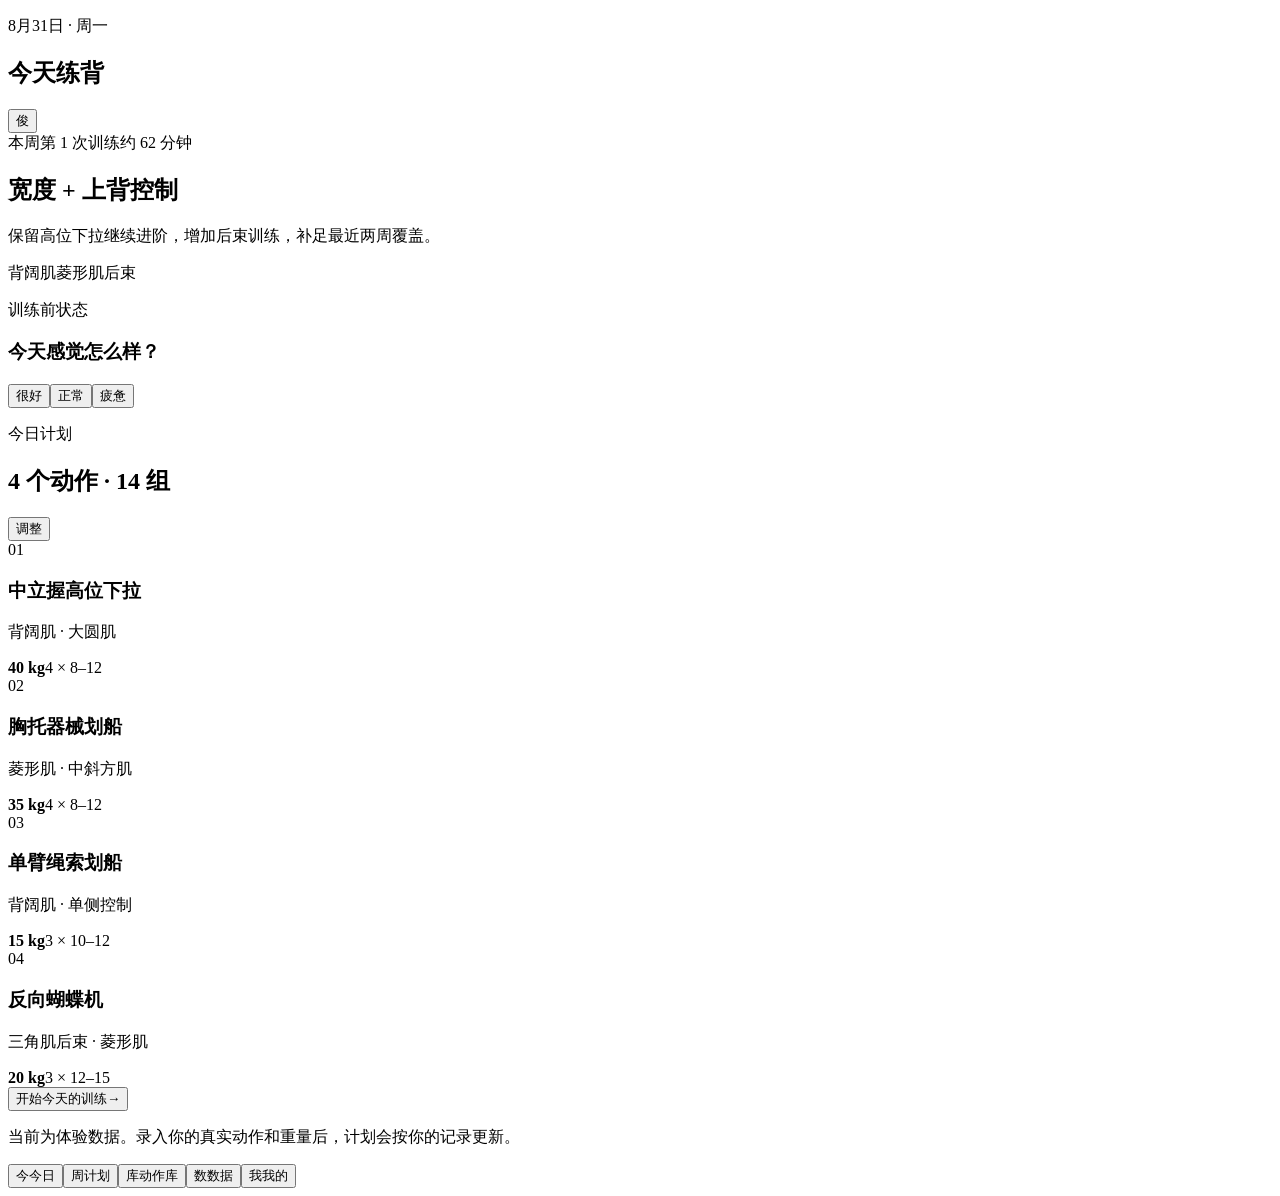
==== index.html @ a54379da "Add files via upload" ====
<!DOCTYPE html><html lang="zh-CN"><head><meta charSet="utf-8"/><meta name="viewport" content="width=device-width, initial-scale=1"/><link rel="stylesheet" href="/_next/static/chunks/0cid9d4u1y0m4.css" data-precedence="next"/><link rel="preload" as="script" fetchPriority="low" href="/_next/static/chunks/17j.-vgt1s4k~.js"/><script src="/_next/static/chunks/12zh6p.crtg10.js" async=""></script><script src="/_next/static/chunks/0lmq5h3l.1c9l.js" async=""></script><script src="/_next/static/chunks/turbopack-13dyub5~cyhcn.js" async=""></script><script src="/_next/static/chunks/0eog50~01kpo8.js" async=""></script><script src="/_next/static/chunks/17f2ht9wo-phb.js" async=""></script><script src="/_next/static/chunks/066qd68ou.cd1.js" async=""></script><title>循练 · 你的训练教练</title><meta name="description" content="根据个人动作库、训练记录和肌群覆盖，安排每周训练计划。"/><script src="/_next/static/chunks/03~yq9q893hmn.js" noModule=""></script></head><body><div hidden=""><!--$--><!--/$--></div><main class="app-shell"><section class="phone-frame"><header class="topbar"><div><p class="eyebrow">8月31日 · 周一</p><h1>今天练背</h1></div><button class="avatar" aria-label="个人头像">俊</button></header><div class="content"><section class="hero-card"><div class="hero-topline"><span class="status-dot"></span><span>本周第 1 次训练</span><span class="duration">约 62 分钟</span></div><h2>宽度 + 上背控制</h2><p>保留高位下拉继续进阶，增加后束训练，补足最近两周覆盖。</p><div class="muscle-chips"><span>背阔肌</span><span>菱形肌</span><span>后束</span></div></section><section class="checkin-card"><div><p class="eyebrow">训练前状态</p><h3>今天感觉怎么样？</h3></div><div class="segmented"><button class="">很好</button><button class="selected">正常</button><button class="">疲惫</button></div></section><div class="section-row"><div><p class="eyebrow">今日计划</p><h2>4 个动作 · 14 组</h2></div><button class="text-button">调整</button></div><div class="exercise-list"><article class="exercise-card"><div class="order-badge blue">01</div><div class="exercise-copy"><h3>中立握高位下拉</h3><p>背阔肌 · 大圆肌</p></div><div class="exercise-dose"><strong>40<!-- --> kg</strong><span>4 × 8–12</span></div></article><article class="exercise-card"><div class="order-badge orange">02</div><div class="exercise-copy"><h3>胸托器械划船</h3><p>菱形肌 · 中斜方肌</p></div><div class="exercise-dose"><strong>35<!-- --> kg</strong><span>4 × 8–12</span></div></article><article class="exercise-card"><div class="order-badge teal">03</div><div class="exercise-copy"><h3>单臂绳索划船</h3><p>背阔肌 · 单侧控制</p></div><div class="exercise-dose"><strong>15<!-- --> kg</strong><span>3 × 10–12</span></div></article><article class="exercise-card"><div class="order-badge violet">04</div><div class="exercise-copy"><h3>反向蝴蝶机</h3><p>三角肌后束 · 菱形肌</p></div><div class="exercise-dose"><strong>20<!-- --> kg</strong><span>3 × 12–15</span></div></article></div><button class="primary-button"><span>开始今天的训练</span><span aria-hidden="true">→</span></button><p class="helper-text">当前为体验数据。录入你的真实动作和重量后，计划会按你的记录更新。</p></div><nav class="bottom-nav" aria-label="主导航"><button class="active"><span class="nav-icon">今</span><span>今日</span></button><button class=""><span class="nav-icon">周</span><span>计划</span></button><button class=""><span class="nav-icon">库</span><span>动作库</span></button><button class=""><span class="nav-icon">数</span><span>数据</span></button><button class=""><span class="nav-icon">我</span><span>我的</span></button></nav></section></main><!--$--><!--/$--><script src="/_next/static/chunks/17j.-vgt1s4k~.js" id="_R_" async=""></script><script>(self.__next_f=self.__next_f||[]).push([0])</script><script>self.__next_f.push([1,"1:\"$Sreact.fragment\"\n2:I[39011,[\"/_next/static/chunks/0eog50~01kpo8.js\",\"/_next/static/chunks/17f2ht9wo-phb.js\"],\"default\"]\n3:I[37771,[\"/_next/static/chunks/0eog50~01kpo8.js\",\"/_next/static/chunks/17f2ht9wo-phb.js\"],\"default\"]\n4:I[10227,[\"/_next/static/chunks/0eog50~01kpo8.js\",\"/_next/static/chunks/17f2ht9wo-phb.js\"],\"ClientPageRoot\"]\n5:I[31713,[\"/_next/static/chunks/0eog50~01kpo8.js\",\"/_next/static/chunks/17f2ht9wo-phb.js\",\"/_next/static/chunks/066qd68ou.cd1.js\"],\"default\"]\n8:I[6391,[\"/_next/static/chunks/0eog50~01kpo8.js\",\"/_next/static/chunks/17f2ht9wo-phb.js\"],\"OutletBoundary\"]\n9:\"$Sreact.suspense\"\nb:I[6391,[\"/_next/static/chunks/0eog50~01kpo8.js\",\"/_next/static/chunks/17f2ht9wo-phb.js\"],\"ViewportBoundary\"]\nd:I[6391,[\"/_next/static/chunks/0eog50~01kpo8.js\",\"/_next/static/chunks/17f2ht9wo-phb.js\"],\"MetadataBoundary\"]\nf:I[65857,[\"/_next/static/chunks/0eog50~01kpo8.js\",\"/_next/static/chunks/17f2ht9wo-phb.js\"],\"default\",1]\n:HL[\"/_next/static/chunks/0cid9d4u1y0m4.css\",\"style\"]\n"])</script><script>self.__next_f.push([1,"0:{\"P\":null,\"c\":[\"\",\"\"],\"q\":\"\",\"i\":false,\"f\":[[[\"\",{\"children\":[\"__PAGE__\",{}]},\"$undefined\",\"$undefined\",16],[[\"$\",\"$1\",\"c\",{\"children\":[[[\"$\",\"link\",\"0\",{\"rel\":\"stylesheet\",\"href\":\"/_next/static/chunks/0cid9d4u1y0m4.css\",\"precedence\":\"next\",\"crossOrigin\":\"$undefined\",\"nonce\":\"$undefined\"}],[\"$\",\"script\",\"script-0\",{\"src\":\"/_next/static/chunks/0eog50~01kpo8.js\",\"async\":true,\"nonce\":\"$undefined\"}],[\"$\",\"script\",\"script-1\",{\"src\":\"/_next/static/chunks/17f2ht9wo-phb.js\",\"async\":true,\"nonce\":\"$undefined\"}]],[\"$\",\"html\",null,{\"lang\":\"zh-CN\",\"children\":[\"$\",\"body\",null,{\"children\":[\"$\",\"$L2\",null,{\"parallelRouterKey\":\"children\",\"error\":\"$undefined\",\"errorStyles\":\"$undefined\",\"errorScripts\":\"$undefined\",\"template\":[\"$\",\"$L3\",null,{}],\"templateStyles\":\"$undefined\",\"templateScripts\":\"$undefined\",\"notFound\":[[[\"$\",\"title\",null,{\"children\":\"404: This page could not be found.\"}],[\"$\",\"div\",null,{\"style\":{\"fontFamily\":\"system-ui,\\\"Segoe UI\\\",Roboto,Helvetica,Arial,sans-serif,\\\"Apple Color Emoji\\\",\\\"Segoe UI Emoji\\\"\",\"height\":\"100vh\",\"textAlign\":\"center\",\"display\":\"flex\",\"flexDirection\":\"column\",\"alignItems\":\"center\",\"justifyContent\":\"center\"},\"children\":[\"$\",\"div\",null,{\"children\":[[\"$\",\"style\",null,{\"dangerouslySetInnerHTML\":{\"__html\":\"body{color:#000;background:#fff;margin:0}.next-error-h1{border-right:1px solid rgba(0,0,0,.3)}@media (prefers-color-scheme:dark){body{color:#fff;background:#000}.next-error-h1{border-right:1px solid rgba(255,255,255,.3)}}\"}}],[\"$\",\"h1\",null,{\"className\":\"next-error-h1\",\"style\":{\"display\":\"inline-block\",\"margin\":\"0 20px 0 0\",\"padding\":\"0 23px 0 0\",\"fontSize\":24,\"fontWeight\":500,\"verticalAlign\":\"top\",\"lineHeight\":\"49px\"},\"children\":404}],[\"$\",\"div\",null,{\"style\":{\"display\":\"inline-block\"},\"children\":[\"$\",\"h2\",null,{\"style\":{\"fontSize\":14,\"fontWeight\":400,\"lineHeight\":\"49px\",\"margin\":0},\"children\":\"This page could not be found.\"}]}]]}]}]],[]],\"forbidden\":\"$undefined\",\"unauthorized\":\"$undefined\"}]}]}]]}],{\"children\":[[\"$\",\"$1\",\"c\",{\"children\":[[\"$\",\"$L4\",null,{\"Component\":\"$5\",\"serverProvidedParams\":{\"searchParams\":{},\"params\":{},\"promises\":[\"$@6\",\"$@7\"]}}],[[\"$\",\"script\",\"script-0\",{\"src\":\"/_next/static/chunks/066qd68ou.cd1.js\",\"async\":true,\"nonce\":\"$undefined\"}]],[\"$\",\"$L8\",null,{\"children\":[\"$\",\"$9\",null,{\"name\":\"Next.MetadataOutlet\",\"children\":\"$@a\"}]}]]}],{},null,false,null]},null,false,null],[\"$\",\"$1\",\"h\",{\"children\":[null,[\"$\",\"$Lb\",null,{\"children\":\"$Lc\"}],[\"$\",\"div\",null,{\"hidden\":true,\"children\":[\"$\",\"$Ld\",null,{\"children\":[\"$\",\"$9\",null,{\"name\":\"Next.Metadata\",\"children\":\"$Le\"}]}]}],null]}],false]],\"m\":\"$undefined\",\"G\":[\"$f\",[[\"$\",\"link\",\"0\",{\"rel\":\"stylesheet\",\"href\":\"/_next/static/chunks/0cid9d4u1y0m4.css\",\"precedence\":\"next\",\"crossOrigin\":\"$undefined\",\"nonce\":\"$undefined\"}]]],\"S\":true,\"h\":null,\"s\":\"$undefined\",\"l\":\"$undefined\",\"p\":\"$undefined\",\"d\":\"$undefined\",\"b\":\"JrGTyJWdq_CNkTBW37rcZ\"}\n"])</script><script>self.__next_f.push([1,"6:{}\n7:\"$0:f:0:1:1:children:0:props:children:0:props:serverProvidedParams:params\"\n"])</script><script>self.__next_f.push([1,"c:[[\"$\",\"meta\",\"0\",{\"charSet\":\"utf-8\"}],[\"$\",\"meta\",\"1\",{\"name\":\"viewport\",\"content\":\"width=device-width, initial-scale=1\"}]]\n"])</script><script>self.__next_f.push([1,"a:null\ne:[[\"$\",\"title\",\"0\",{\"children\":\"循练 · 你的训练教练\"}],[\"$\",\"meta\",\"1\",{\"name\":\"description\",\"content\":\"根据个人动作库、训练记录和肌群覆盖，安排每周训练计划。\"}]]\n"])</script></body></html>
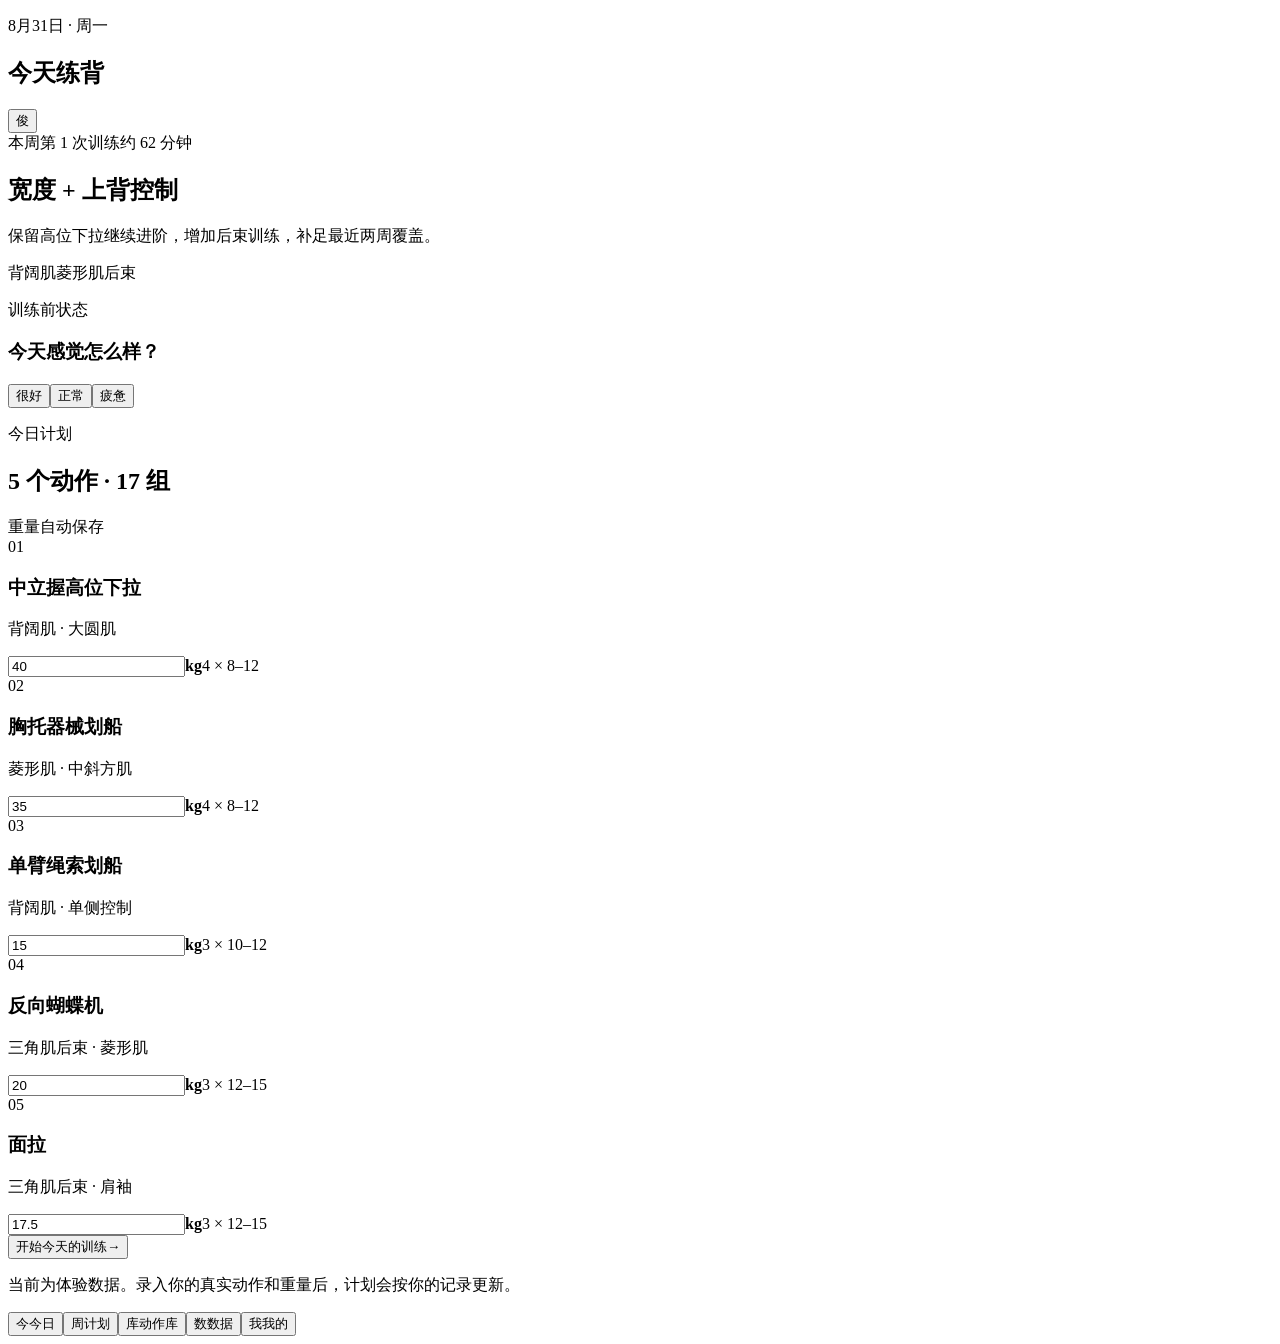
==== commit ff4650d3: "Add files via upload" ====
--- a/index.html
+++ b/index.html
@@ -1 +1 @@
-<!DOCTYPE html><html lang="zh-CN"><head><meta charSet="utf-8"/><meta name="viewport" content="width=device-width, initial-scale=1"/><link rel="stylesheet" href="/_next/static/chunks/0cid9d4u1y0m4.css" data-precedence="next"/><link rel="preload" as="script" fetchPriority="low" href="/_next/static/chunks/17j.-vgt1s4k~.js"/><script src="/_next/static/chunks/12zh6p.crtg10.js" async=""></script><script src="/_next/static/chunks/0lmq5h3l.1c9l.js" async=""></script><script src="/_next/static/chunks/turbopack-13dyub5~cyhcn.js" async=""></script><script src="/_next/static/chunks/0eog50~01kpo8.js" async=""></script><script src="/_next/static/chunks/17f2ht9wo-phb.js" async=""></script><script src="/_next/static/chunks/066qd68ou.cd1.js" async=""></script><title>循练 · 你的训练教练</title><meta name="description" content="根据个人动作库、训练记录和肌群覆盖，安排每周训练计划。"/><script src="/_next/static/chunks/03~yq9q893hmn.js" noModule=""></script></head><body><div hidden=""><!--$--><!--/$--></div><main class="app-shell"><section class="phone-frame"><header class="topbar"><div><p class="eyebrow">8月31日 · 周一</p><h1>今天练背</h1></div><button class="avatar" aria-label="个人头像">俊</button></header><div class="content"><section class="hero-card"><div class="hero-topline"><span class="status-dot"></span><span>本周第 1 次训练</span><span class="duration">约 62 分钟</span></div><h2>宽度 + 上背控制</h2><p>保留高位下拉继续进阶，增加后束训练，补足最近两周覆盖。</p><div class="muscle-chips"><span>背阔肌</span><span>菱形肌</span><span>后束</span></div></section><section class="checkin-card"><div><p class="eyebrow">训练前状态</p><h3>今天感觉怎么样？</h3></div><div class="segmented"><button class="">很好</button><button class="selected">正常</button><button class="">疲惫</button></div></section><div class="section-row"><div><p class="eyebrow">今日计划</p><h2>4 个动作 · 14 组</h2></div><button class="text-button">调整</button></div><div class="exercise-list"><article class="exercise-card"><div class="order-badge blue">01</div><div class="exercise-copy"><h3>中立握高位下拉</h3><p>背阔肌 · 大圆肌</p></div><div class="exercise-dose"><strong>40<!-- --> kg</strong><span>4 × 8–12</span></div></article><article class="exercise-card"><div class="order-badge orange">02</div><div class="exercise-copy"><h3>胸托器械划船</h3><p>菱形肌 · 中斜方肌</p></div><div class="exercise-dose"><strong>35<!-- --> kg</strong><span>4 × 8–12</span></div></article><article class="exercise-card"><div class="order-badge teal">03</div><div class="exercise-copy"><h3>单臂绳索划船</h3><p>背阔肌 · 单侧控制</p></div><div class="exercise-dose"><strong>15<!-- --> kg</strong><span>3 × 10–12</span></div></article><article class="exercise-card"><div class="order-badge violet">04</div><div class="exercise-copy"><h3>反向蝴蝶机</h3><p>三角肌后束 · 菱形肌</p></div><div class="exercise-dose"><strong>20<!-- --> kg</strong><span>3 × 12–15</span></div></article></div><button class="primary-button"><span>开始今天的训练</span><span aria-hidden="true">→</span></button><p class="helper-text">当前为体验数据。录入你的真实动作和重量后，计划会按你的记录更新。</p></div><nav class="bottom-nav" aria-label="主导航"><button class="active"><span class="nav-icon">今</span><span>今日</span></button><button class=""><span class="nav-icon">周</span><span>计划</span></button><button class=""><span class="nav-icon">库</span><span>动作库</span></button><button class=""><span class="nav-icon">数</span><span>数据</span></button><button class=""><span class="nav-icon">我</span><span>我的</span></button></nav></section></main><!--$--><!--/$--><script src="/_next/static/chunks/17j.-vgt1s4k~.js" id="_R_" async=""></script><script>(self.__next_f=self.__next_f||[]).push([0])</script><script>self.__next_f.push([1,"1:\"$Sreact.fragment\"\n2:I[39011,[\"/_next/static/chunks/0eog50~01kpo8.js\",\"/_next/static/chunks/17f2ht9wo-phb.js\"],\"default\"]\n3:I[37771,[\"/_next/static/chunks/0eog50~01kpo8.js\",\"/_next/static/chunks/17f2ht9wo-phb.js\"],\"default\"]\n4:I[10227,[\"/_next/static/chunks/0eog50~01kpo8.js\",\"/_next/static/chunks/17f2ht9wo-phb.js\"],\"ClientPageRoot\"]\n5:I[31713,[\"/_next/static/chunks/0eog50~01kpo8.js\",\"/_next/static/chunks/17f2ht9wo-phb.js\",\"/_next/static/chunks/066qd68ou.cd1.js\"],\"default\"]\n8:I[6391,[\"/_next/static/chunks/0eog50~01kpo8.js\",\"/_next/static/chunks/17f2ht9wo-phb.js\"],\"OutletBoundary\"]\n9:\"$Sreact.suspense\"\nb:I[6391,[\"/_next/static/chunks/0eog50~01kpo8.js\",\"/_next/static/chunks/17f2ht9wo-phb.js\"],\"ViewportBoundary\"]\nd:I[6391,[\"/_next/static/chunks/0eog50~01kpo8.js\",\"/_next/static/chunks/17f2ht9wo-phb.js\"],\"MetadataBoundary\"]\nf:I[65857,[\"/_next/static/chunks/0eog50~01kpo8.js\",\"/_next/static/chunks/17f2ht9wo-phb.js\"],\"default\",1]\n:HL[\"/_next/static/chunks/0cid9d4u1y0m4.css\",\"style\"]\n"])</script><script>self.__next_f.push([1,"0:{\"P\":null,\"c\":[\"\",\"\"],\"q\":\"\",\"i\":false,\"f\":[[[\"\",{\"children\":[\"__PAGE__\",{}]},\"$undefined\",\"$undefined\",16],[[\"$\",\"$1\",\"c\",{\"children\":[[[\"$\",\"link\",\"0\",{\"rel\":\"stylesheet\",\"href\":\"/_next/static/chunks/0cid9d4u1y0m4.css\",\"precedence\":\"next\",\"crossOrigin\":\"$undefined\",\"nonce\":\"$undefined\"}],[\"$\",\"script\",\"script-0\",{\"src\":\"/_next/static/chunks/0eog50~01kpo8.js\",\"async\":true,\"nonce\":\"$undefined\"}],[\"$\",\"script\",\"script-1\",{\"src\":\"/_next/static/chunks/17f2ht9wo-phb.js\",\"async\":true,\"nonce\":\"$undefined\"}]],[\"$\",\"html\",null,{\"lang\":\"zh-CN\",\"children\":[\"$\",\"body\",null,{\"children\":[\"$\",\"$L2\",null,{\"parallelRouterKey\":\"children\",\"error\":\"$undefined\",\"errorStyles\":\"$undefined\",\"errorScripts\":\"$undefined\",\"template\":[\"$\",\"$L3\",null,{}],\"templateStyles\":\"$undefined\",\"templateScripts\":\"$undefined\",\"notFound\":[[[\"$\",\"title\",null,{\"children\":\"404: This page could not be found.\"}],[\"$\",\"div\",null,{\"style\":{\"fontFamily\":\"system-ui,\\\"Segoe UI\\\",Roboto,Helvetica,Arial,sans-serif,\\\"Apple Color Emoji\\\",\\\"Segoe UI Emoji\\\"\",\"height\":\"100vh\",\"textAlign\":\"center\",\"display\":\"flex\",\"flexDirection\":\"column\",\"alignItems\":\"center\",\"justifyContent\":\"center\"},\"children\":[\"$\",\"div\",null,{\"children\":[[\"$\",\"style\",null,{\"dangerouslySetInnerHTML\":{\"__html\":\"body{color:#000;background:#fff;margin:0}.next-error-h1{border-right:1px solid rgba(0,0,0,.3)}@media (prefers-color-scheme:dark){body{color:#fff;background:#000}.next-error-h1{border-right:1px solid rgba(255,255,255,.3)}}\"}}],[\"$\",\"h1\",null,{\"className\":\"next-error-h1\",\"style\":{\"display\":\"inline-block\",\"margin\":\"0 20px 0 0\",\"padding\":\"0 23px 0 0\",\"fontSize\":24,\"fontWeight\":500,\"verticalAlign\":\"top\",\"lineHeight\":\"49px\"},\"children\":404}],[\"$\",\"div\",null,{\"style\":{\"display\":\"inline-block\"},\"children\":[\"$\",\"h2\",null,{\"style\":{\"fontSize\":14,\"fontWeight\":400,\"lineHeight\":\"49px\",\"margin\":0},\"children\":\"This page could not be found.\"}]}]]}]}]],[]],\"forbidden\":\"$undefined\",\"unauthorized\":\"$undefined\"}]}]}]]}],{\"children\":[[\"$\",\"$1\",\"c\",{\"children\":[[\"$\",\"$L4\",null,{\"Component\":\"$5\",\"serverProvidedParams\":{\"searchParams\":{},\"params\":{},\"promises\":[\"$@6\",\"$@7\"]}}],[[\"$\",\"script\",\"script-0\",{\"src\":\"/_next/static/chunks/066qd68ou.cd1.js\",\"async\":true,\"nonce\":\"$undefined\"}]],[\"$\",\"$L8\",null,{\"children\":[\"$\",\"$9\",null,{\"name\":\"Next.MetadataOutlet\",\"children\":\"$@a\"}]}]]}],{},null,false,null]},null,false,null],[\"$\",\"$1\",\"h\",{\"children\":[null,[\"$\",\"$Lb\",null,{\"children\":\"$Lc\"}],[\"$\",\"div\",null,{\"hidden\":true,\"children\":[\"$\",\"$Ld\",null,{\"children\":[\"$\",\"$9\",null,{\"name\":\"Next.Metadata\",\"children\":\"$Le\"}]}]}],null]}],false]],\"m\":\"$undefined\",\"G\":[\"$f\",[[\"$\",\"link\",\"0\",{\"rel\":\"stylesheet\",\"href\":\"/_next/static/chunks/0cid9d4u1y0m4.css\",\"precedence\":\"next\",\"crossOrigin\":\"$undefined\",\"nonce\":\"$undefined\"}]]],\"S\":true,\"h\":null,\"s\":\"$undefined\",\"l\":\"$undefined\",\"p\":\"$undefined\",\"d\":\"$undefined\",\"b\":\"JrGTyJWdq_CNkTBW37rcZ\"}\n"])</script><script>self.__next_f.push([1,"6:{}\n7:\"$0:f:0:1:1:children:0:props:children:0:props:serverProvidedParams:params\"\n"])</script><script>self.__next_f.push([1,"c:[[\"$\",\"meta\",\"0\",{\"charSet\":\"utf-8\"}],[\"$\",\"meta\",\"1\",{\"name\":\"viewport\",\"content\":\"width=device-width, initial-scale=1\"}]]\n"])</script><script>self.__next_f.push([1,"a:null\ne:[[\"$\",\"title\",\"0\",{\"children\":\"循练 · 你的训练教练\"}],[\"$\",\"meta\",\"1\",{\"name\":\"description\",\"content\":\"根据个人动作库、训练记录和肌群覆盖，安排每周训练计划。\"}]]\n"])</script></body></html>+<!DOCTYPE html><html lang="zh-CN"><head><meta charSet="utf-8"/><meta name="viewport" content="width=device-width, initial-scale=1"/><link rel="stylesheet" href="/_next/static/chunks/0sg9mxvmz3njc.css" data-precedence="next"/><link rel="preload" as="script" fetchPriority="low" href="/_next/static/chunks/17j.-vgt1s4k~.js"/><script src="/_next/static/chunks/12zh6p.crtg10.js" async=""></script><script src="/_next/static/chunks/0lmq5h3l.1c9l.js" async=""></script><script src="/_next/static/chunks/turbopack-13dyub5~cyhcn.js" async=""></script><script src="/_next/static/chunks/0eog50~01kpo8.js" async=""></script><script src="/_next/static/chunks/17f2ht9wo-phb.js" async=""></script><script src="/_next/static/chunks/0h-44~t3alsuw.js" async=""></script><title>循练 · 你的训练教练</title><meta name="description" content="根据个人动作库、训练记录和肌群覆盖，安排每周训练计划。"/><script src="/_next/static/chunks/03~yq9q893hmn.js" noModule=""></script></head><body><div hidden=""><!--$--><!--/$--></div><main class="app-shell"><section class="phone-frame"><header class="topbar"><div><p class="eyebrow">8月31日 · 周一</p><h1>今天练背</h1></div><button class="avatar" aria-label="个人头像">俊</button></header><div class="content"><section class="hero-card"><div class="hero-topline"><span class="status-dot"></span><span>本周第 1 次训练</span><span class="duration">约 62 分钟</span></div><h2>宽度 + 上背控制</h2><p>保留高位下拉继续进阶，增加后束训练，补足最近两周覆盖。</p><div class="muscle-chips"><span>背阔肌</span><span>菱形肌</span><span>后束</span></div></section><section class="checkin-card"><div><p class="eyebrow">训练前状态</p><h3>今天感觉怎么样？</h3></div><div class="segmented"><button class="">很好</button><button class="selected">正常</button><button class="">疲惫</button></div></section><div class="section-row"><div><p class="eyebrow">今日计划</p><h2>5<!-- --> 个动作 · <!-- -->17<!-- --> 组</h2></div><span class="autosave-note">重量自动保存</span></div><div class="exercise-list"><article class="exercise-card"><div class="order-badge blue">01</div><div class="exercise-copy"><h3>中立握高位下拉</h3><p>背阔肌 · 大圆肌</p></div><div class="exercise-dose"><label class="load-editor"><input aria-label="中立握高位下拉计划重量" inputMode="decimal" min="0" step="0.5" type="number" value="40"/><b>kg</b></label><span>4 × 8–12</span></div></article><article class="exercise-card"><div class="order-badge orange">02</div><div class="exercise-copy"><h3>胸托器械划船</h3><p>菱形肌 · 中斜方肌</p></div><div class="exercise-dose"><label class="load-editor"><input aria-label="胸托器械划船计划重量" inputMode="decimal" min="0" step="0.5" type="number" value="35"/><b>kg</b></label><span>4 × 8–12</span></div></article><article class="exercise-card"><div class="order-badge teal">03</div><div class="exercise-copy"><h3>单臂绳索划船</h3><p>背阔肌 · 单侧控制</p></div><div class="exercise-dose"><label class="load-editor"><input aria-label="单臂绳索划船计划重量" inputMode="decimal" min="0" step="0.5" type="number" value="15"/><b>kg</b></label><span>3 × 10–12</span></div></article><article class="exercise-card"><div class="order-badge violet">04</div><div class="exercise-copy"><h3>反向蝴蝶机</h3><p>三角肌后束 · 菱形肌</p></div><div class="exercise-dose"><label class="load-editor"><input aria-label="反向蝴蝶机计划重量" inputMode="decimal" min="0" step="0.5" type="number" value="20"/><b>kg</b></label><span>3 × 12–15</span></div></article><article class="exercise-card"><div class="order-badge blue">05</div><div class="exercise-copy"><h3>面拉</h3><p>三角肌后束 · 肩袖</p></div><div class="exercise-dose"><label class="load-editor"><input aria-label="面拉计划重量" inputMode="decimal" min="0" step="0.5" type="number" value="17.5"/><b>kg</b></label><span>3 × 12–15</span></div></article></div><button class="primary-button"><span>开始今天的训练</span><span aria-hidden="true">→</span></button><p class="helper-text">当前为体验数据。录入你的真实动作和重量后，计划会按你的记录更新。</p></div><nav class="bottom-nav" aria-label="主导航"><button class="active"><span class="nav-icon">今</span><span>今日</span></button><button class=""><span class="nav-icon">周</span><span>计划</span></button><button class=""><span class="nav-icon">库</span><span>动作库</span></button><button class=""><span class="nav-icon">数</span><span>数据</span></button><button class=""><span class="nav-icon">我</span><span>我的</span></button></nav></section></main><!--$--><!--/$--><script src="/_next/static/chunks/17j.-vgt1s4k~.js" id="_R_" async=""></script><script>(self.__next_f=self.__next_f||[]).push([0])</script><script>self.__next_f.push([1,"1:\"$Sreact.fragment\"\n2:I[39011,[\"/_next/static/chunks/0eog50~01kpo8.js\",\"/_next/static/chunks/17f2ht9wo-phb.js\"],\"default\"]\n3:I[37771,[\"/_next/static/chunks/0eog50~01kpo8.js\",\"/_next/static/chunks/17f2ht9wo-phb.js\"],\"default\"]\n4:I[10227,[\"/_next/static/chunks/0eog50~01kpo8.js\",\"/_next/static/chunks/17f2ht9wo-phb.js\"],\"ClientPageRoot\"]\n5:I[31713,[\"/_next/static/chunks/0eog50~01kpo8.js\",\"/_next/static/chunks/17f2ht9wo-phb.js\",\"/_next/static/chunks/0h-44~t3alsuw.js\"],\"default\"]\n8:I[6391,[\"/_next/static/chunks/0eog50~01kpo8.js\",\"/_next/static/chunks/17f2ht9wo-phb.js\"],\"OutletBoundary\"]\n9:\"$Sreact.suspense\"\nb:I[6391,[\"/_next/static/chunks/0eog50~01kpo8.js\",\"/_next/static/chunks/17f2ht9wo-phb.js\"],\"ViewportBoundary\"]\nd:I[6391,[\"/_next/static/chunks/0eog50~01kpo8.js\",\"/_next/static/chunks/17f2ht9wo-phb.js\"],\"MetadataBoundary\"]\nf:I[65857,[\"/_next/static/chunks/0eog50~01kpo8.js\",\"/_next/static/chunks/17f2ht9wo-phb.js\"],\"default\",1]\n:HL[\"/_next/static/chunks/0sg9mxvmz3njc.css\",\"style\"]\n"])</script><script>self.__next_f.push([1,"0:{\"P\":null,\"c\":[\"\",\"\"],\"q\":\"\",\"i\":false,\"f\":[[[\"\",{\"children\":[\"__PAGE__\",{}]},\"$undefined\",\"$undefined\",16],[[\"$\",\"$1\",\"c\",{\"children\":[[[\"$\",\"link\",\"0\",{\"rel\":\"stylesheet\",\"href\":\"/_next/static/chunks/0sg9mxvmz3njc.css\",\"precedence\":\"next\",\"crossOrigin\":\"$undefined\",\"nonce\":\"$undefined\"}],[\"$\",\"script\",\"script-0\",{\"src\":\"/_next/static/chunks/0eog50~01kpo8.js\",\"async\":true,\"nonce\":\"$undefined\"}],[\"$\",\"script\",\"script-1\",{\"src\":\"/_next/static/chunks/17f2ht9wo-phb.js\",\"async\":true,\"nonce\":\"$undefined\"}]],[\"$\",\"html\",null,{\"lang\":\"zh-CN\",\"children\":[\"$\",\"body\",null,{\"children\":[\"$\",\"$L2\",null,{\"parallelRouterKey\":\"children\",\"error\":\"$undefined\",\"errorStyles\":\"$undefined\",\"errorScripts\":\"$undefined\",\"template\":[\"$\",\"$L3\",null,{}],\"templateStyles\":\"$undefined\",\"templateScripts\":\"$undefined\",\"notFound\":[[[\"$\",\"title\",null,{\"children\":\"404: This page could not be found.\"}],[\"$\",\"div\",null,{\"style\":{\"fontFamily\":\"system-ui,\\\"Segoe UI\\\",Roboto,Helvetica,Arial,sans-serif,\\\"Apple Color Emoji\\\",\\\"Segoe UI Emoji\\\"\",\"height\":\"100vh\",\"textAlign\":\"center\",\"display\":\"flex\",\"flexDirection\":\"column\",\"alignItems\":\"center\",\"justifyContent\":\"center\"},\"children\":[\"$\",\"div\",null,{\"children\":[[\"$\",\"style\",null,{\"dangerouslySetInnerHTML\":{\"__html\":\"body{color:#000;background:#fff;margin:0}.next-error-h1{border-right:1px solid rgba(0,0,0,.3)}@media (prefers-color-scheme:dark){body{color:#fff;background:#000}.next-error-h1{border-right:1px solid rgba(255,255,255,.3)}}\"}}],[\"$\",\"h1\",null,{\"className\":\"next-error-h1\",\"style\":{\"display\":\"inline-block\",\"margin\":\"0 20px 0 0\",\"padding\":\"0 23px 0 0\",\"fontSize\":24,\"fontWeight\":500,\"verticalAlign\":\"top\",\"lineHeight\":\"49px\"},\"children\":404}],[\"$\",\"div\",null,{\"style\":{\"display\":\"inline-block\"},\"children\":[\"$\",\"h2\",null,{\"style\":{\"fontSize\":14,\"fontWeight\":400,\"lineHeight\":\"49px\",\"margin\":0},\"children\":\"This page could not be found.\"}]}]]}]}]],[]],\"forbidden\":\"$undefined\",\"unauthorized\":\"$undefined\"}]}]}]]}],{\"children\":[[\"$\",\"$1\",\"c\",{\"children\":[[\"$\",\"$L4\",null,{\"Component\":\"$5\",\"serverProvidedParams\":{\"searchParams\":{},\"params\":{},\"promises\":[\"$@6\",\"$@7\"]}}],[[\"$\",\"script\",\"script-0\",{\"src\":\"/_next/static/chunks/0h-44~t3alsuw.js\",\"async\":true,\"nonce\":\"$undefined\"}]],[\"$\",\"$L8\",null,{\"children\":[\"$\",\"$9\",null,{\"name\":\"Next.MetadataOutlet\",\"children\":\"$@a\"}]}]]}],{},null,false,null]},null,false,null],[\"$\",\"$1\",\"h\",{\"children\":[null,[\"$\",\"$Lb\",null,{\"children\":\"$Lc\"}],[\"$\",\"div\",null,{\"hidden\":true,\"children\":[\"$\",\"$Ld\",null,{\"children\":[\"$\",\"$9\",null,{\"name\":\"Next.Metadata\",\"children\":\"$Le\"}]}]}],null]}],false]],\"m\":\"$undefined\",\"G\":[\"$f\",[[\"$\",\"link\",\"0\",{\"rel\":\"stylesheet\",\"href\":\"/_next/static/chunks/0sg9mxvmz3njc.css\",\"precedence\":\"next\",\"crossOrigin\":\"$undefined\",\"nonce\":\"$undefined\"}]]],\"S\":true,\"h\":null,\"s\":\"$undefined\",\"l\":\"$undefined\",\"p\":\"$undefined\",\"d\":\"$undefined\",\"b\":\"dP36OLaavqO_tbq4qtLxp\"}\n"])</script><script>self.__next_f.push([1,"6:{}\n7:\"$0:f:0:1:1:children:0:props:children:0:props:serverProvidedParams:params\"\n"])</script><script>self.__next_f.push([1,"c:[[\"$\",\"meta\",\"0\",{\"charSet\":\"utf-8\"}],[\"$\",\"meta\",\"1\",{\"name\":\"viewport\",\"content\":\"width=device-width, initial-scale=1\"}]]\n"])</script><script>self.__next_f.push([1,"a:null\ne:[[\"$\",\"title\",\"0\",{\"children\":\"循练 · 你的训练教练\"}],[\"$\",\"meta\",\"1\",{\"name\":\"description\",\"content\":\"根据个人动作库、训练记录和肌群覆盖，安排每周训练计划。\"}]]\n"])</script></body></html>
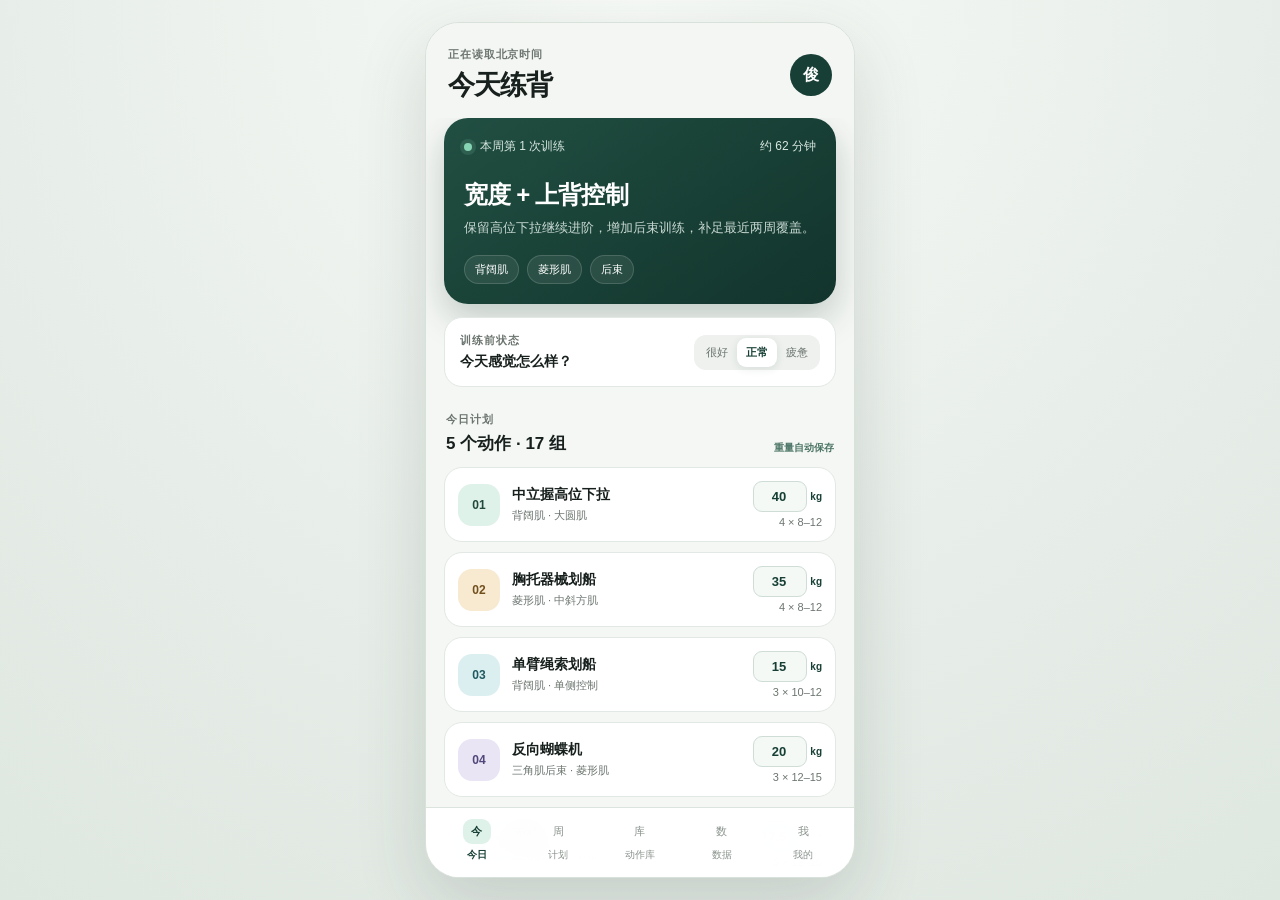
==== commit 9381021f: "Update real daily date" ====
--- a/index.html
+++ b/index.html
@@ -1 +1 @@
-<!DOCTYPE html><html lang="zh-CN"><head><meta charSet="utf-8"/><meta name="viewport" content="width=device-width, initial-scale=1"/><link rel="stylesheet" href="/_next/static/chunks/0sg9mxvmz3njc.css" data-precedence="next"/><link rel="preload" as="script" fetchPriority="low" href="/_next/static/chunks/17j.-vgt1s4k~.js"/><script src="/_next/static/chunks/12zh6p.crtg10.js" async=""></script><script src="/_next/static/chunks/0lmq5h3l.1c9l.js" async=""></script><script src="/_next/static/chunks/turbopack-13dyub5~cyhcn.js" async=""></script><script src="/_next/static/chunks/0eog50~01kpo8.js" async=""></script><script src="/_next/static/chunks/17f2ht9wo-phb.js" async=""></script><script src="/_next/static/chunks/0h-44~t3alsuw.js" async=""></script><title>循练 · 你的训练教练</title><meta name="description" content="根据个人动作库、训练记录和肌群覆盖，安排每周训练计划。"/><script src="/_next/static/chunks/03~yq9q893hmn.js" noModule=""></script></head><body><div hidden=""><!--$--><!--/$--></div><main class="app-shell"><section class="phone-frame"><header class="topbar"><div><p class="eyebrow">8月31日 · 周一</p><h1>今天练背</h1></div><button class="avatar" aria-label="个人头像">俊</button></header><div class="content"><section class="hero-card"><div class="hero-topline"><span class="status-dot"></span><span>本周第 1 次训练</span><span class="duration">约 62 分钟</span></div><h2>宽度 + 上背控制</h2><p>保留高位下拉继续进阶，增加后束训练，补足最近两周覆盖。</p><div class="muscle-chips"><span>背阔肌</span><span>菱形肌</span><span>后束</span></div></section><section class="checkin-card"><div><p class="eyebrow">训练前状态</p><h3>今天感觉怎么样？</h3></div><div class="segmented"><button class="">很好</button><button class="selected">正常</button><button class="">疲惫</button></div></section><div class="section-row"><div><p class="eyebrow">今日计划</p><h2>5<!-- --> 个动作 · <!-- -->17<!-- --> 组</h2></div><span class="autosave-note">重量自动保存</span></div><div class="exercise-list"><article class="exercise-card"><div class="order-badge blue">01</div><div class="exercise-copy"><h3>中立握高位下拉</h3><p>背阔肌 · 大圆肌</p></div><div class="exercise-dose"><label class="load-editor"><input aria-label="中立握高位下拉计划重量" inputMode="decimal" min="0" step="0.5" type="number" value="40"/><b>kg</b></label><span>4 × 8–12</span></div></article><article class="exercise-card"><div class="order-badge orange">02</div><div class="exercise-copy"><h3>胸托器械划船</h3><p>菱形肌 · 中斜方肌</p></div><div class="exercise-dose"><label class="load-editor"><input aria-label="胸托器械划船计划重量" inputMode="decimal" min="0" step="0.5" type="number" value="35"/><b>kg</b></label><span>4 × 8–12</span></div></article><article class="exercise-card"><div class="order-badge teal">03</div><div class="exercise-copy"><h3>单臂绳索划船</h3><p>背阔肌 · 单侧控制</p></div><div class="exercise-dose"><label class="load-editor"><input aria-label="单臂绳索划船计划重量" inputMode="decimal" min="0" step="0.5" type="number" value="15"/><b>kg</b></label><span>3 × 10–12</span></div></article><article class="exercise-card"><div class="order-badge violet">04</div><div class="exercise-copy"><h3>反向蝴蝶机</h3><p>三角肌后束 · 菱形肌</p></div><div class="exercise-dose"><label class="load-editor"><input aria-label="反向蝴蝶机计划重量" inputMode="decimal" min="0" step="0.5" type="number" value="20"/><b>kg</b></label><span>3 × 12–15</span></div></article><article class="exercise-card"><div class="order-badge blue">05</div><div class="exercise-copy"><h3>面拉</h3><p>三角肌后束 · 肩袖</p></div><div class="exercise-dose"><label class="load-editor"><input aria-label="面拉计划重量" inputMode="decimal" min="0" step="0.5" type="number" value="17.5"/><b>kg</b></label><span>3 × 12–15</span></div></article></div><button class="primary-button"><span>开始今天的训练</span><span aria-hidden="true">→</span></button><p class="helper-text">当前为体验数据。录入你的真实动作和重量后，计划会按你的记录更新。</p></div><nav class="bottom-nav" aria-label="主导航"><button class="active"><span class="nav-icon">今</span><span>今日</span></button><button class=""><span class="nav-icon">周</span><span>计划</span></button><button class=""><span class="nav-icon">库</span><span>动作库</span></button><button class=""><span class="nav-icon">数</span><span>数据</span></button><button class=""><span class="nav-icon">我</span><span>我的</span></button></nav></section></main><!--$--><!--/$--><script src="/_next/static/chunks/17j.-vgt1s4k~.js" id="_R_" async=""></script><script>(self.__next_f=self.__next_f||[]).push([0])</script><script>self.__next_f.push([1,"1:\"$Sreact.fragment\"\n2:I[39011,[\"/_next/static/chunks/0eog50~01kpo8.js\",\"/_next/static/chunks/17f2ht9wo-phb.js\"],\"default\"]\n3:I[37771,[\"/_next/static/chunks/0eog50~01kpo8.js\",\"/_next/static/chunks/17f2ht9wo-phb.js\"],\"default\"]\n4:I[10227,[\"/_next/static/chunks/0eog50~01kpo8.js\",\"/_next/static/chunks/17f2ht9wo-phb.js\"],\"ClientPageRoot\"]\n5:I[31713,[\"/_next/static/chunks/0eog50~01kpo8.js\",\"/_next/static/chunks/17f2ht9wo-phb.js\",\"/_next/static/chunks/0h-44~t3alsuw.js\"],\"default\"]\n8:I[6391,[\"/_next/static/chunks/0eog50~01kpo8.js\",\"/_next/static/chunks/17f2ht9wo-phb.js\"],\"OutletBoundary\"]\n9:\"$Sreact.suspense\"\nb:I[6391,[\"/_next/static/chunks/0eog50~01kpo8.js\",\"/_next/static/chunks/17f2ht9wo-phb.js\"],\"ViewportBoundary\"]\nd:I[6391,[\"/_next/static/chunks/0eog50~01kpo8.js\",\"/_next/static/chunks/17f2ht9wo-phb.js\"],\"MetadataBoundary\"]\nf:I[65857,[\"/_next/static/chunks/0eog50~01kpo8.js\",\"/_next/static/chunks/17f2ht9wo-phb.js\"],\"default\",1]\n:HL[\"/_next/static/chunks/0sg9mxvmz3njc.css\",\"style\"]\n"])</script><script>self.__next_f.push([1,"0:{\"P\":null,\"c\":[\"\",\"\"],\"q\":\"\",\"i\":false,\"f\":[[[\"\",{\"children\":[\"__PAGE__\",{}]},\"$undefined\",\"$undefined\",16],[[\"$\",\"$1\",\"c\",{\"children\":[[[\"$\",\"link\",\"0\",{\"rel\":\"stylesheet\",\"href\":\"/_next/static/chunks/0sg9mxvmz3njc.css\",\"precedence\":\"next\",\"crossOrigin\":\"$undefined\",\"nonce\":\"$undefined\"}],[\"$\",\"script\",\"script-0\",{\"src\":\"/_next/static/chunks/0eog50~01kpo8.js\",\"async\":true,\"nonce\":\"$undefined\"}],[\"$\",\"script\",\"script-1\",{\"src\":\"/_next/static/chunks/17f2ht9wo-phb.js\",\"async\":true,\"nonce\":\"$undefined\"}]],[\"$\",\"html\",null,{\"lang\":\"zh-CN\",\"children\":[\"$\",\"body\",null,{\"children\":[\"$\",\"$L2\",null,{\"parallelRouterKey\":\"children\",\"error\":\"$undefined\",\"errorStyles\":\"$undefined\",\"errorScripts\":\"$undefined\",\"template\":[\"$\",\"$L3\",null,{}],\"templateStyles\":\"$undefined\",\"templateScripts\":\"$undefined\",\"notFound\":[[[\"$\",\"title\",null,{\"children\":\"404: This page could not be found.\"}],[\"$\",\"div\",null,{\"style\":{\"fontFamily\":\"system-ui,\\\"Segoe UI\\\",Roboto,Helvetica,Arial,sans-serif,\\\"Apple Color Emoji\\\",\\\"Segoe UI Emoji\\\"\",\"height\":\"100vh\",\"textAlign\":\"center\",\"display\":\"flex\",\"flexDirection\":\"column\",\"alignItems\":\"center\",\"justifyContent\":\"center\"},\"children\":[\"$\",\"div\",null,{\"children\":[[\"$\",\"style\",null,{\"dangerouslySetInnerHTML\":{\"__html\":\"body{color:#000;background:#fff;margin:0}.next-error-h1{border-right:1px solid rgba(0,0,0,.3)}@media (prefers-color-scheme:dark){body{color:#fff;background:#000}.next-error-h1{border-right:1px solid rgba(255,255,255,.3)}}\"}}],[\"$\",\"h1\",null,{\"className\":\"next-error-h1\",\"style\":{\"display\":\"inline-block\",\"margin\":\"0 20px 0 0\",\"padding\":\"0 23px 0 0\",\"fontSize\":24,\"fontWeight\":500,\"verticalAlign\":\"top\",\"lineHeight\":\"49px\"},\"children\":404}],[\"$\",\"div\",null,{\"style\":{\"display\":\"inline-block\"},\"children\":[\"$\",\"h2\",null,{\"style\":{\"fontSize\":14,\"fontWeight\":400,\"lineHeight\":\"49px\",\"margin\":0},\"children\":\"This page could not be found.\"}]}]]}]}]],[]],\"forbidden\":\"$undefined\",\"unauthorized\":\"$undefined\"}]}]}]]}],{\"children\":[[\"$\",\"$1\",\"c\",{\"children\":[[\"$\",\"$L4\",null,{\"Component\":\"$5\",\"serverProvidedParams\":{\"searchParams\":{},\"params\":{},\"promises\":[\"$@6\",\"$@7\"]}}],[[\"$\",\"script\",\"script-0\",{\"src\":\"/_next/static/chunks/0h-44~t3alsuw.js\",\"async\":true,\"nonce\":\"$undefined\"}]],[\"$\",\"$L8\",null,{\"children\":[\"$\",\"$9\",null,{\"name\":\"Next.MetadataOutlet\",\"children\":\"$@a\"}]}]]}],{},null,false,null]},null,false,null],[\"$\",\"$1\",\"h\",{\"children\":[null,[\"$\",\"$Lb\",null,{\"children\":\"$Lc\"}],[\"$\",\"div\",null,{\"hidden\":true,\"children\":[\"$\",\"$Ld\",null,{\"children\":[\"$\",\"$9\",null,{\"name\":\"Next.Metadata\",\"children\":\"$Le\"}]}]}],null]}],false]],\"m\":\"$undefined\",\"G\":[\"$f\",[[\"$\",\"link\",\"0\",{\"rel\":\"stylesheet\",\"href\":\"/_next/static/chunks/0sg9mxvmz3njc.css\",\"precedence\":\"next\",\"crossOrigin\":\"$undefined\",\"nonce\":\"$undefined\"}]]],\"S\":true,\"h\":null,\"s\":\"$undefined\",\"l\":\"$undefined\",\"p\":\"$undefined\",\"d\":\"$undefined\",\"b\":\"dP36OLaavqO_tbq4qtLxp\"}\n"])</script><script>self.__next_f.push([1,"6:{}\n7:\"$0:f:0:1:1:children:0:props:children:0:props:serverProvidedParams:params\"\n"])</script><script>self.__next_f.push([1,"c:[[\"$\",\"meta\",\"0\",{\"charSet\":\"utf-8\"}],[\"$\",\"meta\",\"1\",{\"name\":\"viewport\",\"content\":\"width=device-width, initial-scale=1\"}]]\n"])</script><script>self.__next_f.push([1,"a:null\ne:[[\"$\",\"title\",\"0\",{\"children\":\"循练 · 你的训练教练\"}],[\"$\",\"meta\",\"1\",{\"name\":\"description\",\"content\":\"根据个人动作库、训练记录和肌群覆盖，安排每周训练计划。\"}]]\n"])</script></body></html>+<!DOCTYPE html><html lang="zh-CN"><head><meta charSet="utf-8"/><meta name="viewport" content="width=device-width, initial-scale=1"/><link rel="stylesheet" href="/_next/static/chunks/0sg9mxvmz3njc.css" data-precedence="next"/><link rel="preload" as="script" fetchPriority="low" href="/_next/static/chunks/17j.-vgt1s4k~.js"/><script src="/_next/static/chunks/12zh6p.crtg10.js" async=""></script><script src="/_next/static/chunks/0lmq5h3l.1c9l.js" async=""></script><script src="/_next/static/chunks/turbopack-13dyub5~cyhcn.js" async=""></script><script src="/_next/static/chunks/0eog50~01kpo8.js" async=""></script><script src="/_next/static/chunks/17f2ht9wo-phb.js" async=""></script><script src="/_next/static/chunks/0q5cxl69bhepf.js" async=""></script><title>循练 · 你的训练教练</title><meta name="description" content="根据个人动作库、训练记录和肌群覆盖，安排每周训练计划。"/><script src="/_next/static/chunks/03~yq9q893hmn.js" noModule=""></script></head><body><div hidden=""><!--$--><!--/$--></div><main class="app-shell"><section class="phone-frame"><header class="topbar"><div><p class="eyebrow">正在读取北京时间</p><h1>今天练背</h1></div><button class="avatar" aria-label="个人头像">俊</button></header><div class="content"><section class="hero-card"><div class="hero-topline"><span class="status-dot"></span><span>本周第 1 次训练</span><span class="duration">约 62 分钟</span></div><h2>宽度 + 上背控制</h2><p>保留高位下拉继续进阶，增加后束训练，补足最近两周覆盖。</p><div class="muscle-chips"><span>背阔肌</span><span>菱形肌</span><span>后束</span></div></section><section class="checkin-card"><div><p class="eyebrow">训练前状态</p><h3>今天感觉怎么样？</h3></div><div class="segmented"><button class="">很好</button><button class="selected">正常</button><button class="">疲惫</button></div></section><div class="section-row"><div><p class="eyebrow">今日计划</p><h2>5<!-- --> 个动作 · <!-- -->17<!-- --> 组</h2></div><span class="autosave-note">重量自动保存</span></div><div class="exercise-list"><article class="exercise-card"><div class="order-badge blue">01</div><div class="exercise-copy"><h3>中立握高位下拉</h3><p>背阔肌 · 大圆肌</p></div><div class="exercise-dose"><label class="load-editor"><input aria-label="中立握高位下拉计划重量" inputMode="decimal" min="0" step="0.5" type="number" value="40"/><b>kg</b></label><span>4 × 8–12</span></div></article><article class="exercise-card"><div class="order-badge orange">02</div><div class="exercise-copy"><h3>胸托器械划船</h3><p>菱形肌 · 中斜方肌</p></div><div class="exercise-dose"><label class="load-editor"><input aria-label="胸托器械划船计划重量" inputMode="decimal" min="0" step="0.5" type="number" value="35"/><b>kg</b></label><span>4 × 8–12</span></div></article><article class="exercise-card"><div class="order-badge teal">03</div><div class="exercise-copy"><h3>单臂绳索划船</h3><p>背阔肌 · 单侧控制</p></div><div class="exercise-dose"><label class="load-editor"><input aria-label="单臂绳索划船计划重量" inputMode="decimal" min="0" step="0.5" type="number" value="15"/><b>kg</b></label><span>3 × 10–12</span></div></article><article class="exercise-card"><div class="order-badge violet">04</div><div class="exercise-copy"><h3>反向蝴蝶机</h3><p>三角肌后束 · 菱形肌</p></div><div class="exercise-dose"><label class="load-editor"><input aria-label="反向蝴蝶机计划重量" inputMode="decimal" min="0" step="0.5" type="number" value="20"/><b>kg</b></label><span>3 × 12–15</span></div></article><article class="exercise-card"><div class="order-badge blue">05</div><div class="exercise-copy"><h3>面拉</h3><p>三角肌后束 · 肩袖</p></div><div class="exercise-dose"><label class="load-editor"><input aria-label="面拉计划重量" inputMode="decimal" min="0" step="0.5" type="number" value="17.5"/><b>kg</b></label><span>3 × 12–15</span></div></article></div><button class="primary-button"><span>开始今天的训练</span><span aria-hidden="true">→</span></button><p class="helper-text">当前为体验数据。录入你的真实动作和重量后，计划会按你的记录更新。</p></div><nav class="bottom-nav" aria-label="主导航"><button class="active"><span class="nav-icon">今</span><span>今日</span></button><button class=""><span class="nav-icon">周</span><span>计划</span></button><button class=""><span class="nav-icon">库</span><span>动作库</span></button><button class=""><span class="nav-icon">数</span><span>数据</span></button><button class=""><span class="nav-icon">我</span><span>我的</span></button></nav></section></main><!--$--><!--/$--><script src="/_next/static/chunks/17j.-vgt1s4k~.js" id="_R_" async=""></script><script>(self.__next_f=self.__next_f||[]).push([0])</script><script>self.__next_f.push([1,"1:\"$Sreact.fragment\"\n2:I[39011,[\"/_next/static/chunks/0eog50~01kpo8.js\",\"/_next/static/chunks/17f2ht9wo-phb.js\"],\"default\"]\n3:I[37771,[\"/_next/static/chunks/0eog50~01kpo8.js\",\"/_next/static/chunks/17f2ht9wo-phb.js\"],\"default\"]\n4:I[10227,[\"/_next/static/chunks/0eog50~01kpo8.js\",\"/_next/static/chunks/17f2ht9wo-phb.js\"],\"ClientPageRoot\"]\n5:I[31713,[\"/_next/static/chunks/0eog50~01kpo8.js\",\"/_next/static/chunks/17f2ht9wo-phb.js\",\"/_next/static/chunks/0q5cxl69bhepf.js\"],\"default\"]\n8:I[6391,[\"/_next/static/chunks/0eog50~01kpo8.js\",\"/_next/static/chunks/17f2ht9wo-phb.js\"],\"OutletBoundary\"]\n9:\"$Sreact.suspense\"\nb:I[6391,[\"/_next/static/chunks/0eog50~01kpo8.js\",\"/_next/static/chunks/17f2ht9wo-phb.js\"],\"ViewportBoundary\"]\nd:I[6391,[\"/_next/static/chunks/0eog50~01kpo8.js\",\"/_next/static/chunks/17f2ht9wo-phb.js\"],\"MetadataBoundary\"]\nf:I[65857,[\"/_next/static/chunks/0eog50~01kpo8.js\",\"/_next/static/chunks/17f2ht9wo-phb.js\"],\"default\",1]\n:HL[\"/_next/static/chunks/0sg9mxvmz3njc.css\",\"style\"]\n"])</script><script>self.__next_f.push([1,"0:{\"P\":null,\"c\":[\"\",\"\"],\"q\":\"\",\"i\":false,\"f\":[[[\"\",{\"children\":[\"__PAGE__\",{}]},\"$undefined\",\"$undefined\",16],[[\"$\",\"$1\",\"c\",{\"children\":[[[\"$\",\"link\",\"0\",{\"rel\":\"stylesheet\",\"href\":\"/_next/static/chunks/0sg9mxvmz3njc.css\",\"precedence\":\"next\",\"crossOrigin\":\"$undefined\",\"nonce\":\"$undefined\"}],[\"$\",\"script\",\"script-0\",{\"src\":\"/_next/static/chunks/0eog50~01kpo8.js\",\"async\":true,\"nonce\":\"$undefined\"}],[\"$\",\"script\",\"script-1\",{\"src\":\"/_next/static/chunks/17f2ht9wo-phb.js\",\"async\":true,\"nonce\":\"$undefined\"}]],[\"$\",\"html\",null,{\"lang\":\"zh-CN\",\"children\":[\"$\",\"body\",null,{\"children\":[\"$\",\"$L2\",null,{\"parallelRouterKey\":\"children\",\"error\":\"$undefined\",\"errorStyles\":\"$undefined\",\"errorScripts\":\"$undefined\",\"template\":[\"$\",\"$L3\",null,{}],\"templateStyles\":\"$undefined\",\"templateScripts\":\"$undefined\",\"notFound\":[[[\"$\",\"title\",null,{\"children\":\"404: This page could not be found.\"}],[\"$\",\"div\",null,{\"style\":{\"fontFamily\":\"system-ui,\\\"Segoe UI\\\",Roboto,Helvetica,Arial,sans-serif,\\\"Apple Color Emoji\\\",\\\"Segoe UI Emoji\\\"\",\"height\":\"100vh\",\"textAlign\":\"center\",\"display\":\"flex\",\"flexDirection\":\"column\",\"alignItems\":\"center\",\"justifyContent\":\"center\"},\"children\":[\"$\",\"div\",null,{\"children\":[[\"$\",\"style\",null,{\"dangerouslySetInnerHTML\":{\"__html\":\"body{color:#000;background:#fff;margin:0}.next-error-h1{border-right:1px solid rgba(0,0,0,.3)}@media (prefers-color-scheme:dark){body{color:#fff;background:#000}.next-error-h1{border-right:1px solid rgba(255,255,255,.3)}}\"}}],[\"$\",\"h1\",null,{\"className\":\"next-error-h1\",\"style\":{\"display\":\"inline-block\",\"margin\":\"0 20px 0 0\",\"padding\":\"0 23px 0 0\",\"fontSize\":24,\"fontWeight\":500,\"verticalAlign\":\"top\",\"lineHeight\":\"49px\"},\"children\":404}],[\"$\",\"div\",null,{\"style\":{\"display\":\"inline-block\"},\"children\":[\"$\",\"h2\",null,{\"style\":{\"fontSize\":14,\"fontWeight\":400,\"lineHeight\":\"49px\",\"margin\":0},\"children\":\"This page could not be found.\"}]}]]}]}]],[]],\"forbidden\":\"$undefined\",\"unauthorized\":\"$undefined\"}]}]}]]}],{\"children\":[[\"$\",\"$1\",\"c\",{\"children\":[[\"$\",\"$L4\",null,{\"Component\":\"$5\",\"serverProvidedParams\":{\"searchParams\":{},\"params\":{},\"promises\":[\"$@6\",\"$@7\"]}}],[[\"$\",\"script\",\"script-0\",{\"src\":\"/_next/static/chunks/0q5cxl69bhepf.js\",\"async\":true,\"nonce\":\"$undefined\"}]],[\"$\",\"$L8\",null,{\"children\":[\"$\",\"$9\",null,{\"name\":\"Next.MetadataOutlet\",\"children\":\"$@a\"}]}]]}],{},null,false,null]},null,false,null],[\"$\",\"$1\",\"h\",{\"children\":[null,[\"$\",\"$Lb\",null,{\"children\":\"$Lc\"}],[\"$\",\"div\",null,{\"hidden\":true,\"children\":[\"$\",\"$Ld\",null,{\"children\":[\"$\",\"$9\",null,{\"name\":\"Next.Metadata\",\"children\":\"$Le\"}]}]}],null]}],false]],\"m\":\"$undefined\",\"G\":[\"$f\",[[\"$\",\"link\",\"0\",{\"rel\":\"stylesheet\",\"href\":\"/_next/static/chunks/0sg9mxvmz3njc.css\",\"precedence\":\"next\",\"crossOrigin\":\"$undefined\",\"nonce\":\"$undefined\"}]]],\"S\":true,\"h\":null,\"s\":\"$undefined\",\"l\":\"$undefined\",\"p\":\"$undefined\",\"d\":\"$undefined\",\"b\":\"EFu2-w8kCJEIRYm-LjiAA\"}\n"])</script><script>self.__next_f.push([1,"6:{}\n7:\"$0:f:0:1:1:children:0:props:children:0:props:serverProvidedParams:params\"\n"])</script><script>self.__next_f.push([1,"c:[[\"$\",\"meta\",\"0\",{\"charSet\":\"utf-8\"}],[\"$\",\"meta\",\"1\",{\"name\":\"viewport\",\"content\":\"width=device-width, initial-scale=1\"}]]\n"])</script><script>self.__next_f.push([1,"a:null\ne:[[\"$\",\"title\",\"0\",{\"children\":\"循练 · 你的训练教练\"}],[\"$\",\"meta\",\"1\",{\"name\":\"description\",\"content\":\"根据个人动作库、训练记录和肌群覆盖，安排每周训练计划。\"}]]\n"])</script></body></html>
--- a/_next/static/chunks/0sg9mxvmz3njc.css
+++ b/_next/static/chunks/0sg9mxvmz3njc.css
@@ -0,0 +1 @@
+:root{--ink:#17201d;--muted:#6c756f;--line:#e2e8e3;--paper:#f5f7f4;--green:#173f35;--mint:#dff2e9}*{box-sizing:border-box}html{background:#e9eeea}body{color:var(--ink);background:#e9eeea;margin:0;font-family:Arial,Microsoft YaHei,sans-serif}button{font:inherit}.app-shell{background:radial-gradient(circle at 50% 0,#f7faf7 0,#e8eee9 54%,#dfe7e1 100%);place-items:center;min-height:100vh;padding:22px;display:grid}.phone-frame{background:var(--paper);border:1px solid #d9e1db;border-radius:34px;width:min(100%,430px);height:min(900px,100vh - 44px);min-height:680px;position:relative;overflow:hidden;box-shadow:0 24px 70px #23393029}.topbar{background:#f5f7f4eb;justify-content:space-between;align-items:center;padding:24px 22px 15px;display:flex}.eyebrow{color:var(--muted);letter-spacing:.08em;text-transform:uppercase;margin:0 0 5px;font-size:11px;font-weight:700}.topbar h1{letter-spacing:-.04em;margin:0;font-size:27px}.avatar{color:#fff;background:var(--green);border:0;border-radius:50%;width:42px;height:42px;font-weight:800}.content{scrollbar-width:none;height:calc(100% - 81px);padding:0 18px 112px;overflow-y:auto}.content::-webkit-scrollbar{display:none}.hero-card{color:#fff;background:linear-gradient(145deg,#214f42,#12342c);border-radius:24px;padding:20px;box-shadow:0 15px 34px #11372c38}.hero-topline{color:#d8e8e1;align-items:center;gap:8px;font-size:12px;display:flex}.status-dot{background:#86d4b3;border-radius:50%;width:8px;height:8px;box-shadow:0 0 0 4px #86d4b324}.duration{margin-left:auto}.hero-card h2{letter-spacing:-.035em;margin:24px 0 6px;font-size:24px}.hero-card p{color:#c8d9d2;margin:0;font-size:13px;line-height:1.7}.muscle-chips{gap:8px;margin-top:16px;display:flex}.muscle-chips span{background:#ffffff14;border:1px solid #ffffff26;border-radius:99px;padding:6px 10px;font-size:11px}.section-row{justify-content:space-between;align-items:end;margin:25px 2px 12px;display:flex}.section-row h2{margin:0;font-size:17px}.text-button{color:var(--green);background:0 0;border:0;font-size:13px;font-weight:700}.exercise-list{gap:10px;display:grid}.exercise-card{border:1px solid var(--line);background:#fff;border-radius:18px;grid-template-columns:42px minmax(0,1fr) auto;align-items:center;gap:12px;padding:13px;display:grid}.order-badge{color:#23493d;background:#dff2e9;border-radius:14px;place-items:center;width:42px;height:42px;font-size:12px;font-weight:800;display:grid}.order-badge.orange{color:#72501e;background:#f7ead1}.order-badge.teal{color:#1e5a60;background:#dceff0}.order-badge.violet{color:#514778;background:#e9e5f5}.exercise-copy h3{margin:0 0 4px;font-size:14px}.exercise-copy p{color:var(--muted);margin:0;font-size:11px}.exercise-copy .exercise-advice{color:#34725e;margin-top:6px;font-size:9px;line-height:1.35;display:block}.exercise-dose{text-align:right}.exercise-dose strong,.exercise-dose span{display:block}.exercise-dose strong{font-size:13px}.exercise-dose span{color:var(--muted);margin-top:4px;font-size:11px}.autosave-note{color:#4b7566;font-size:10px;font-weight:700}.load-editor{justify-content:flex-end;align-items:center;gap:3px;display:flex}.load-editor input{width:54px;color:var(--green);text-align:right;background:#f4f9f6;border:1px solid #cfddd6;border-radius:9px;padding:7px 5px;font-size:13px;font-weight:800}.load-editor input:focus{border-color:#4f977f;outline:2px solid #4f977f24}.load-editor b{color:var(--green);font-size:10px}.primary-button{color:#fff;background:#e46738;border:0;border-radius:18px;justify-content:space-between;align-items:center;width:100%;margin-top:16px;padding:17px 19px;font-weight:800;display:flex;box-shadow:0 12px 25px #e467383d}.primary-button:active,.secondary-button:active{transform:translateY(1px)}.bottom-nav{-webkit-backdrop-filter:blur(16px);backdrop-filter:blur(16px);background:#fffffff0;border-top:1px solid #d9e1dbe6;grid-template-columns:repeat(5,1fr);padding:10px 10px 14px;display:grid;position:absolute;bottom:0;left:0;right:0}.bottom-nav button{color:#8a938d;background:0 0;border:0;justify-items:center;gap:4px;font-size:10px;display:grid}.bottom-nav .active{color:var(--green);font-weight:800}.nav-icon{border-radius:9px;place-items:center;width:28px;height:25px;font-size:11px;display:grid}.active .nav-icon{background:var(--mint)}.toast{z-index:20;color:#183e33;background:#edf8f3f7;border:1px solid #c9dfd5;border-radius:15px;padding:13px 16px;font-size:13px;font-weight:700;position:absolute;top:82px;left:18px;right:18px;box-shadow:0 12px 30px #23393021}.checkin-card{border:1px solid var(--line);background:#fff;border-radius:18px;justify-content:space-between;align-items:center;gap:12px;margin-top:13px;padding:15px;display:flex}.checkin-card h3{margin:0;font-size:14px}.segmented{background:#eef1ee;border-radius:12px;padding:3px;display:flex}.segmented button{color:var(--muted);background:0 0;border:0;border-radius:9px;padding:7px 9px;font-size:11px}.segmented .selected{color:var(--green);background:#fff;font-weight:800;box-shadow:0 2px 8px #1e39301a}.helper-text{color:var(--muted);text-align:center;margin:12px 5px 0;font-size:11px;line-height:1.65}.progress-card{z-index:5;-webkit-backdrop-filter:blur(12px);backdrop-filter:blur(12px);background:#f6faf7f5;border:1px solid #cfe0d8;border-radius:18px;margin:0 -2px 14px;padding:14px 16px;position:sticky;top:0}.progress-card>div:first-child{color:var(--muted);justify-content:space-between;font-size:12px;display:flex}.progress-card strong{color:var(--green)}.progress-track,.muscle-track{background:#dfe7e2;border-radius:20px;height:7px;overflow:hidden}.progress-track{margin-top:10px}.progress-track span,.muscle-track span{border-radius:inherit;background:linear-gradient(90deg,#367a65,#78c3a7);height:100%;display:block}.set-card{border:1px solid var(--line);background:#fff;border-radius:20px;margin-bottom:13px;padding:15px}.set-heading{align-items:center;gap:11px;margin-bottom:14px;display:flex}.set-heading h2{margin:0 0 3px;font-size:15px}.set-heading p{color:var(--muted);margin:0;font-size:11px}.set-table-head,.set-row{text-align:center;grid-template-columns:36px 1fr 1fr 44px;align-items:center;gap:8px;display:grid}.set-table-head{color:#8b938e;padding:0 4px 6px;font-size:10px}.set-row{color:var(--muted);border-top:1px solid #eef1ee;padding:7px 4px;font-size:12px}.set-row input{width:100%;min-width:0;color:var(--ink);text-align:center;background:#f7f8f6;border:1px solid #dfe5e0;border-radius:10px;padding:9px 6px}.set-row button{color:#95a099;background:#fff;border:1px solid #dbe3de;border-radius:50%;width:34px;height:34px;font-size:16px}.set-row.done{color:#34725e}.set-row.done input{background:#edf8f3;border-color:#c9e1d6}.set-row.done button{color:#fff;background:#34725e;border-color:#34725e}.plan-summary{color:#fff;background:linear-gradient(145deg,#214f42,#12342c);border-radius:23px;justify-content:space-between;align-items:center;padding:19px;display:flex}.plan-summary h2{margin:4px 0;font-size:23px}.plan-summary p{color:#c8d9d2;margin:0;font-size:12px}.plan-summary .eyebrow{color:#a9c6ba}.ring{border:7px solid #ffffff29;border-top-color:#8ad0b5;border-radius:50%;place-items:center;width:78px;height:78px;display:grid}.ring strong{font-size:17px}.ring span{color:#b8cec5;margin-top:-12px;font-size:9px}.insight-card{color:#674a1d;background:#faefd9;border-radius:16px;gap:12px;margin-top:12px;padding:13px 15px;font-size:12px;line-height:1.55;display:flex}.insight-card span{flex:none;font-weight:800}.insight-card p{margin:0}.week-list{gap:9px;margin-top:16px;display:grid}.plan-day-card{border:1px solid var(--line);background:#fff;border-radius:18px;overflow:hidden}.plan-day-card.today{border-color:#9fc6b6;box-shadow:inset 4px 0 #34725e}.plan-day-card.rest{background:#f0f2ef}.day-card-head{width:100%;color:inherit;text-align:left;cursor:pointer;background:0 0;border:0;grid-template-columns:52px 1fr 44px;align-items:center;gap:12px;padding:13px 14px;display:grid}.day-card-head:disabled{cursor:default}.day-card-head:focus-visible{outline-offset:-3px;outline:2px solid #4f977f}.date-block{border-right:1px solid #e7ebe8;justify-items:center;padding-right:10px;display:grid}.date-block span{color:var(--muted);font-size:10px}.date-block strong{margin-top:3px;font-size:19px}.day-copy h3{margin:0 0 3px;font-size:14px}.day-copy p,.day-copy small{color:var(--muted);margin:0;font-size:10px;display:block}.day-copy small{color:#8c938f;margin-top:4px}.day-state{width:34px;height:34px;color:var(--green);background:var(--mint);border-radius:12px;place-items:center;font-size:10px;font-weight:800;display:grid}.rest .day-state{color:#7b837e;background:#e2e5e2}.day-action{justify-items:center;gap:2px;display:grid}.day-chevron{height:10px;color:var(--muted);font-size:16px;line-height:8px;transition:transform .18s}.day-chevron.open{transform:rotate(180deg)}.day-progress-line{color:var(--muted);background:#f7f9f7;border-top:1px solid #edf0ed;justify-content:space-between;align-items:center;gap:10px;padding:10px 14px;font-size:9px;display:flex}.day-progress-line strong{color:var(--ink);font-size:10px}.plan-exercise-list{padding:0 12px 8px}.plan-exercise-row{border-top:1px solid #edf0ed;grid-template-columns:24px minmax(0,1fr) auto;align-items:center;gap:9px;padding:10px 2px;display:grid}.plan-exercise-row:first-child{border-top:0}.plan-order{color:#2f6d58;background:var(--mint);border-radius:8px;place-items:center;width:23px;height:23px;font-size:9px;font-weight:800;display:grid}.plan-exercise-row strong,.plan-exercise-row small{display:block}.plan-exercise-row strong{font-size:11px}.plan-exercise-row small{color:var(--muted);margin-top:3px;font-size:9px}.plan-dose{text-align:right}.plan-dose b,.plan-dose span{display:block}.plan-dose b{font-size:10px}.plan-dose span{color:var(--muted);margin-top:3px;font-size:9px}.secondary-button{width:100%;color:var(--green);background:#fff;border:1px solid #b8cec4;border-radius:16px;margin-top:15px;padding:14px;font-weight:800}.library-summary{grid-template-columns:repeat(3,1fr);gap:8px;margin-bottom:13px;display:grid}.library-summary div{border:1px solid var(--line);text-align:center;background:#fff;border-radius:16px;gap:3px;padding:13px 10px;display:grid}.library-summary strong{color:var(--green);font-size:20px}.library-summary span{color:var(--muted);font-size:10px}.search-box{border:1px solid var(--line);background:#fff;border-radius:15px;align-items:center;gap:10px;padding:12px 14px;display:flex}.search-box span{color:var(--green);font-size:12px;font-weight:800}.search-box input{min-width:0;color:var(--ink);background:0 0;border:0;outline:none;flex:1}.filter-row{scrollbar-width:none;gap:7px;padding:12px 0;display:flex;overflow-x:auto}.filter-row button{border:1px solid var(--line);color:var(--muted);background:#fff;border-radius:12px;flex:none;padding:8px 12px;font-size:11px}.filter-row .selected{border-color:var(--green);color:#fff;background:var(--green);font-weight:800}.library-list{gap:8px;display:grid}.library-card{border:1px solid var(--line);background:#fff;border-radius:17px;justify-content:space-between;align-items:center;gap:10px;padding:12px;display:flex}.library-main{align-items:center;gap:10px;min-width:0;display:flex}.group-tag{color:#2e6553;background:var(--mint);border-radius:12px;flex:none;place-items:center;width:35px;height:35px;font-size:11px;font-weight:800;display:grid}.library-card h3{margin:0 0 3px;font-size:13px}.library-card p{color:var(--muted);text-overflow:ellipsis;white-space:nowrap;margin:0;font-size:10px;overflow:hidden}.skill-pill{border:0;border-radius:10px;flex:none;min-width:49px;padding:7px 8px;font-size:10px;font-weight:800}.skill-熟练{color:#235b48;background:#dff2e9}.skill-会做{color:#285e66;background:#dceff0}.skill-想学习{color:#735720;background:#f7ead1}.skill-不安排{color:#777;background:#eceeec}.custom-card{background:#edf5f1;border:1px dashed #adc5ba;border-radius:19px;margin-top:14px;padding:16px}.custom-card h3{margin:0 0 12px;font-size:14px}.custom-card>div{gap:8px;display:flex}.custom-card input{background:#fff;border:1px solid #cedcd5;border-radius:11px;flex:1;min-width:0;padding:11px}.custom-card button{color:#fff;background:var(--green);border:0;border-radius:11px;padding:0 14px;font-weight:800}.custom-card>p:last-child{color:var(--muted);margin:9px 0 0;font-size:10px}.coverage-card{color:#fff;background:linear-gradient(145deg,#214f42,#12342c);border-radius:22px;padding:18px}.coverage-head{justify-content:space-between;align-items:center;display:flex}.coverage-head h2{margin:0;font-size:20px}.coverage-head>strong{font-size:28px}.coverage-head .eyebrow{color:#a9c6ba}.body-map{justify-content:center;gap:55px;height:170px;margin-top:12px;display:flex;position:relative}.body-map>p{color:#a9c6ba;text-align:center;margin:0;font-size:9px;position:absolute;bottom:-3px;left:0;right:0}.figure-label{width:70px;height:140px;position:relative}.figure-label>span{color:#aec7bd;text-align:center;font-size:9px;position:absolute;bottom:-3px;left:0;right:0}.figure-label i{background:#76978b;display:block;position:absolute}.figure-label .head{border-radius:50%;width:17px;height:17px;top:0;left:27px}.figure-label .torso{border-radius:14px 14px 10px 10px;width:30px;height:55px;top:21px;left:20px}.figure-label .highlighted{background:linear-gradient(#e98a5f 0 36%,#df6c42 37% 74%,#91ae9f 75%);box-shadow:0 0 18px #eb7c5040}.figure-label .arm{transform-origin:top;border-radius:8px;width:9px;height:62px;top:24px}.figure-label .arm.left{left:13px;transform:rotate(7deg)}.figure-label .arm.right{right:13px;transform:rotate(-7deg)}.figure-label .leg{border-radius:8px;width:12px;height:58px;top:73px}.figure-label .leg.left{left:22px;transform:rotate(2deg)}.figure-label .leg.right{right:22px;transform:rotate(-2deg)}.muscle-list{border:1px solid var(--line);background:#fff;border-radius:19px;margin-top:13px;padding:15px}.muscle-row+.muscle-row{margin-top:12px}.muscle-row>div:first-child{justify-content:space-between;margin-bottom:6px;font-size:11px;display:flex}.muscle-row span{color:var(--muted)}.muscle-track{height:6px}.history-list{gap:8px;display:grid}.history-list article{border:1px solid var(--line);background:#fff;border-radius:16px;justify-content:space-between;align-items:center;padding:13px 15px;display:flex}.history-list span,.history-list small{color:var(--muted);font-size:10px}.history-list h3{margin:3px 0 0;font-size:13px}.history-list article>div:last-child{justify-items:end;gap:4px;display:grid}.history-list small{color:#3f806a}.profile-card{color:#fff;background:var(--green);border-radius:20px;align-items:center;gap:12px;padding:17px;display:flex}.large-avatar{width:48px;height:48px;color:var(--green);background:#dff2e9;border-radius:50%;flex:none;place-items:center;font-weight:800;display:grid}.profile-card h2{margin:0 0 4px;font-size:16px}.profile-card p{color:#bcd1c8;margin:0;font-size:11px}.profile-card>button{color:#fff;background:#ffffff14;border:1px solid #ffffff2e;border-radius:10px;margin-left:auto;padding:7px 10px;font-size:10px}.settings-card{border:1px solid var(--line);background:#fff;border-radius:19px;margin-top:13px;padding:16px}.setting-row{border-top:1px solid #edf0ed;justify-content:space-between;align-items:center;gap:15px;padding:12px 0;display:flex}.settings-card .eyebrow+.setting-row{border-top:0}.setting-row strong,.setting-row span{display:block}.setting-row strong{font-size:12px}.setting-row span{color:var(--muted);margin-top:3px;font-size:9px;line-height:1.45}.setting-row>b{flex:none;font-size:12px}.setting-row select{background:#f7f8f6;border:1px solid #dfe5e0;border-radius:9px;max-width:120px;padding:7px;font-size:10px}.stepper{align-items:center;gap:6px;display:flex}.stepper button{width:28px;height:28px;color:var(--green);background:var(--mint);border:0;border-radius:9px}.stepper b{text-align:center;min-width:34px;font-size:11px}.toggle{background:#dfe4e0;border-radius:20px;flex:none;width:39px;height:23px;position:relative}.toggle i{background:#fff;border-radius:50%;width:17px;height:17px;position:absolute;top:3px;left:3px;box-shadow:0 2px 5px #00000029}.toggle.on{background:#4f977f}.toggle.on i{left:19px}.link-button{color:var(--green);background:0 0;border:0;font-size:11px;font-weight:800}.privacy-note{color:#6c531f;background:#fbf0d9;border-radius:17px;margin-top:13px;padding:15px}.privacy-note strong{font-size:12px}.privacy-note p{margin:5px 0 0;font-size:10px;line-height:1.55}@media (max-width:520px){.app-shell{padding:0;display:block}.phone-frame{width:100%;height:100dvh;min-height:0;box-shadow:none;border:0;border-radius:0}.bottom-nav{position:fixed}}
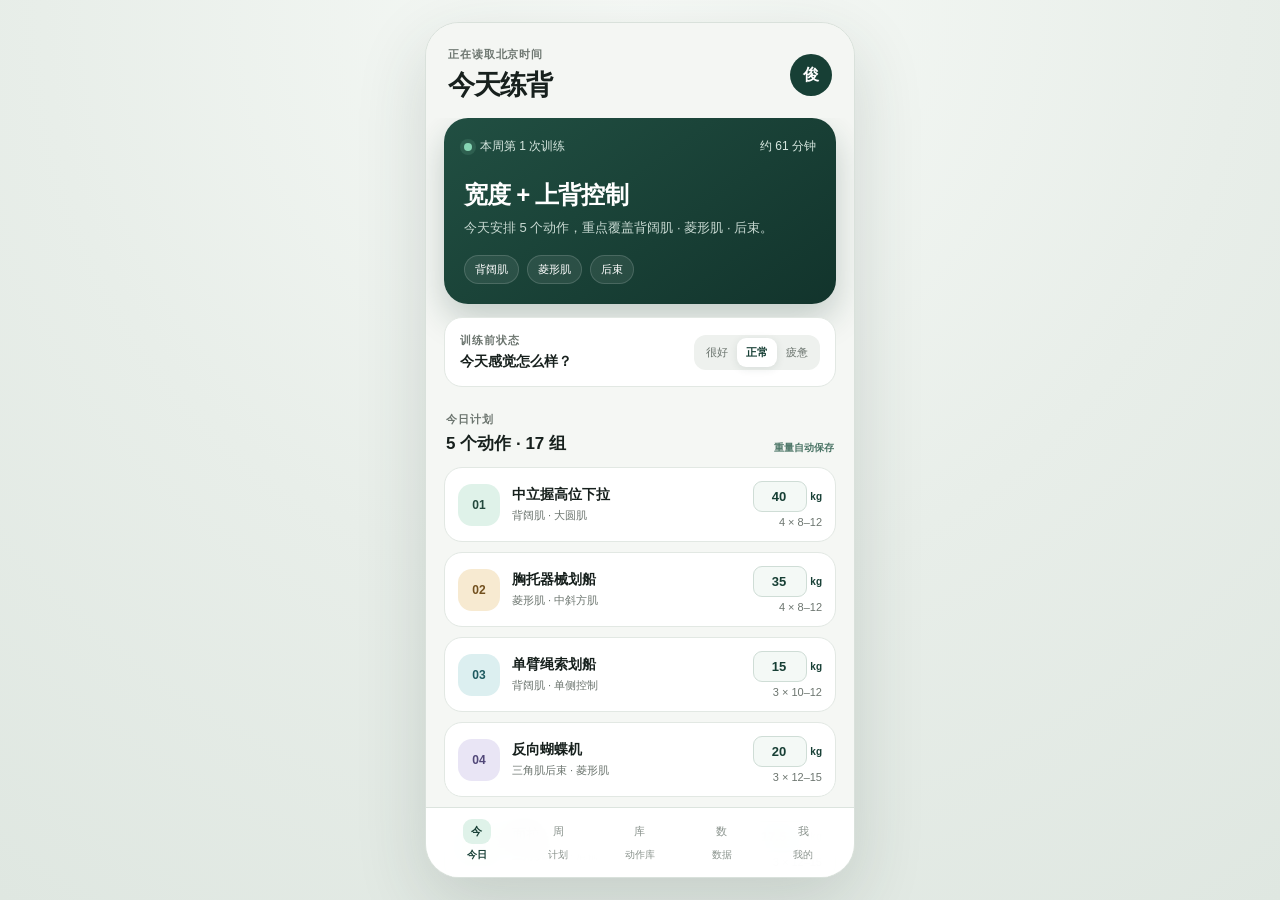
==== commit 2fb6bed8: "Sync today with weekly plan" ====
--- a/index.html
+++ b/index.html
@@ -1 +1 @@
-<!DOCTYPE html><html lang="zh-CN"><head><meta charSet="utf-8"/><meta name="viewport" content="width=device-width, initial-scale=1"/><link rel="stylesheet" href="/_next/static/chunks/0sg9mxvmz3njc.css" data-precedence="next"/><link rel="preload" as="script" fetchPriority="low" href="/_next/static/chunks/17j.-vgt1s4k~.js"/><script src="/_next/static/chunks/12zh6p.crtg10.js" async=""></script><script src="/_next/static/chunks/0lmq5h3l.1c9l.js" async=""></script><script src="/_next/static/chunks/turbopack-13dyub5~cyhcn.js" async=""></script><script src="/_next/static/chunks/0eog50~01kpo8.js" async=""></script><script src="/_next/static/chunks/17f2ht9wo-phb.js" async=""></script><script src="/_next/static/chunks/0q5cxl69bhepf.js" async=""></script><title>循练 · 你的训练教练</title><meta name="description" content="根据个人动作库、训练记录和肌群覆盖，安排每周训练计划。"/><script src="/_next/static/chunks/03~yq9q893hmn.js" noModule=""></script></head><body><div hidden=""><!--$--><!--/$--></div><main class="app-shell"><section class="phone-frame"><header class="topbar"><div><p class="eyebrow">正在读取北京时间</p><h1>今天练背</h1></div><button class="avatar" aria-label="个人头像">俊</button></header><div class="content"><section class="hero-card"><div class="hero-topline"><span class="status-dot"></span><span>本周第 1 次训练</span><span class="duration">约 62 分钟</span></div><h2>宽度 + 上背控制</h2><p>保留高位下拉继续进阶，增加后束训练，补足最近两周覆盖。</p><div class="muscle-chips"><span>背阔肌</span><span>菱形肌</span><span>后束</span></div></section><section class="checkin-card"><div><p class="eyebrow">训练前状态</p><h3>今天感觉怎么样？</h3></div><div class="segmented"><button class="">很好</button><button class="selected">正常</button><button class="">疲惫</button></div></section><div class="section-row"><div><p class="eyebrow">今日计划</p><h2>5<!-- --> 个动作 · <!-- -->17<!-- --> 组</h2></div><span class="autosave-note">重量自动保存</span></div><div class="exercise-list"><article class="exercise-card"><div class="order-badge blue">01</div><div class="exercise-copy"><h3>中立握高位下拉</h3><p>背阔肌 · 大圆肌</p></div><div class="exercise-dose"><label class="load-editor"><input aria-label="中立握高位下拉计划重量" inputMode="decimal" min="0" step="0.5" type="number" value="40"/><b>kg</b></label><span>4 × 8–12</span></div></article><article class="exercise-card"><div class="order-badge orange">02</div><div class="exercise-copy"><h3>胸托器械划船</h3><p>菱形肌 · 中斜方肌</p></div><div class="exercise-dose"><label class="load-editor"><input aria-label="胸托器械划船计划重量" inputMode="decimal" min="0" step="0.5" type="number" value="35"/><b>kg</b></label><span>4 × 8–12</span></div></article><article class="exercise-card"><div class="order-badge teal">03</div><div class="exercise-copy"><h3>单臂绳索划船</h3><p>背阔肌 · 单侧控制</p></div><div class="exercise-dose"><label class="load-editor"><input aria-label="单臂绳索划船计划重量" inputMode="decimal" min="0" step="0.5" type="number" value="15"/><b>kg</b></label><span>3 × 10–12</span></div></article><article class="exercise-card"><div class="order-badge violet">04</div><div class="exercise-copy"><h3>反向蝴蝶机</h3><p>三角肌后束 · 菱形肌</p></div><div class="exercise-dose"><label class="load-editor"><input aria-label="反向蝴蝶机计划重量" inputMode="decimal" min="0" step="0.5" type="number" value="20"/><b>kg</b></label><span>3 × 12–15</span></div></article><article class="exercise-card"><div class="order-badge blue">05</div><div class="exercise-copy"><h3>面拉</h3><p>三角肌后束 · 肩袖</p></div><div class="exercise-dose"><label class="load-editor"><input aria-label="面拉计划重量" inputMode="decimal" min="0" step="0.5" type="number" value="17.5"/><b>kg</b></label><span>3 × 12–15</span></div></article></div><button class="primary-button"><span>开始今天的训练</span><span aria-hidden="true">→</span></button><p class="helper-text">当前为体验数据。录入你的真实动作和重量后，计划会按你的记录更新。</p></div><nav class="bottom-nav" aria-label="主导航"><button class="active"><span class="nav-icon">今</span><span>今日</span></button><button class=""><span class="nav-icon">周</span><span>计划</span></button><button class=""><span class="nav-icon">库</span><span>动作库</span></button><button class=""><span class="nav-icon">数</span><span>数据</span></button><button class=""><span class="nav-icon">我</span><span>我的</span></button></nav></section></main><!--$--><!--/$--><script src="/_next/static/chunks/17j.-vgt1s4k~.js" id="_R_" async=""></script><script>(self.__next_f=self.__next_f||[]).push([0])</script><script>self.__next_f.push([1,"1:\"$Sreact.fragment\"\n2:I[39011,[\"/_next/static/chunks/0eog50~01kpo8.js\",\"/_next/static/chunks/17f2ht9wo-phb.js\"],\"default\"]\n3:I[37771,[\"/_next/static/chunks/0eog50~01kpo8.js\",\"/_next/static/chunks/17f2ht9wo-phb.js\"],\"default\"]\n4:I[10227,[\"/_next/static/chunks/0eog50~01kpo8.js\",\"/_next/static/chunks/17f2ht9wo-phb.js\"],\"ClientPageRoot\"]\n5:I[31713,[\"/_next/static/chunks/0eog50~01kpo8.js\",\"/_next/static/chunks/17f2ht9wo-phb.js\",\"/_next/static/chunks/0q5cxl69bhepf.js\"],\"default\"]\n8:I[6391,[\"/_next/static/chunks/0eog50~01kpo8.js\",\"/_next/static/chunks/17f2ht9wo-phb.js\"],\"OutletBoundary\"]\n9:\"$Sreact.suspense\"\nb:I[6391,[\"/_next/static/chunks/0eog50~01kpo8.js\",\"/_next/static/chunks/17f2ht9wo-phb.js\"],\"ViewportBoundary\"]\nd:I[6391,[\"/_next/static/chunks/0eog50~01kpo8.js\",\"/_next/static/chunks/17f2ht9wo-phb.js\"],\"MetadataBoundary\"]\nf:I[65857,[\"/_next/static/chunks/0eog50~01kpo8.js\",\"/_next/static/chunks/17f2ht9wo-phb.js\"],\"default\",1]\n:HL[\"/_next/static/chunks/0sg9mxvmz3njc.css\",\"style\"]\n"])</script><script>self.__next_f.push([1,"0:{\"P\":null,\"c\":[\"\",\"\"],\"q\":\"\",\"i\":false,\"f\":[[[\"\",{\"children\":[\"__PAGE__\",{}]},\"$undefined\",\"$undefined\",16],[[\"$\",\"$1\",\"c\",{\"children\":[[[\"$\",\"link\",\"0\",{\"rel\":\"stylesheet\",\"href\":\"/_next/static/chunks/0sg9mxvmz3njc.css\",\"precedence\":\"next\",\"crossOrigin\":\"$undefined\",\"nonce\":\"$undefined\"}],[\"$\",\"script\",\"script-0\",{\"src\":\"/_next/static/chunks/0eog50~01kpo8.js\",\"async\":true,\"nonce\":\"$undefined\"}],[\"$\",\"script\",\"script-1\",{\"src\":\"/_next/static/chunks/17f2ht9wo-phb.js\",\"async\":true,\"nonce\":\"$undefined\"}]],[\"$\",\"html\",null,{\"lang\":\"zh-CN\",\"children\":[\"$\",\"body\",null,{\"children\":[\"$\",\"$L2\",null,{\"parallelRouterKey\":\"children\",\"error\":\"$undefined\",\"errorStyles\":\"$undefined\",\"errorScripts\":\"$undefined\",\"template\":[\"$\",\"$L3\",null,{}],\"templateStyles\":\"$undefined\",\"templateScripts\":\"$undefined\",\"notFound\":[[[\"$\",\"title\",null,{\"children\":\"404: This page could not be found.\"}],[\"$\",\"div\",null,{\"style\":{\"fontFamily\":\"system-ui,\\\"Segoe UI\\\",Roboto,Helvetica,Arial,sans-serif,\\\"Apple Color Emoji\\\",\\\"Segoe UI Emoji\\\"\",\"height\":\"100vh\",\"textAlign\":\"center\",\"display\":\"flex\",\"flexDirection\":\"column\",\"alignItems\":\"center\",\"justifyContent\":\"center\"},\"children\":[\"$\",\"div\",null,{\"children\":[[\"$\",\"style\",null,{\"dangerouslySetInnerHTML\":{\"__html\":\"body{color:#000;background:#fff;margin:0}.next-error-h1{border-right:1px solid rgba(0,0,0,.3)}@media (prefers-color-scheme:dark){body{color:#fff;background:#000}.next-error-h1{border-right:1px solid rgba(255,255,255,.3)}}\"}}],[\"$\",\"h1\",null,{\"className\":\"next-error-h1\",\"style\":{\"display\":\"inline-block\",\"margin\":\"0 20px 0 0\",\"padding\":\"0 23px 0 0\",\"fontSize\":24,\"fontWeight\":500,\"verticalAlign\":\"top\",\"lineHeight\":\"49px\"},\"children\":404}],[\"$\",\"div\",null,{\"style\":{\"display\":\"inline-block\"},\"children\":[\"$\",\"h2\",null,{\"style\":{\"fontSize\":14,\"fontWeight\":400,\"lineHeight\":\"49px\",\"margin\":0},\"children\":\"This page could not be found.\"}]}]]}]}]],[]],\"forbidden\":\"$undefined\",\"unauthorized\":\"$undefined\"}]}]}]]}],{\"children\":[[\"$\",\"$1\",\"c\",{\"children\":[[\"$\",\"$L4\",null,{\"Component\":\"$5\",\"serverProvidedParams\":{\"searchParams\":{},\"params\":{},\"promises\":[\"$@6\",\"$@7\"]}}],[[\"$\",\"script\",\"script-0\",{\"src\":\"/_next/static/chunks/0q5cxl69bhepf.js\",\"async\":true,\"nonce\":\"$undefined\"}]],[\"$\",\"$L8\",null,{\"children\":[\"$\",\"$9\",null,{\"name\":\"Next.MetadataOutlet\",\"children\":\"$@a\"}]}]]}],{},null,false,null]},null,false,null],[\"$\",\"$1\",\"h\",{\"children\":[null,[\"$\",\"$Lb\",null,{\"children\":\"$Lc\"}],[\"$\",\"div\",null,{\"hidden\":true,\"children\":[\"$\",\"$Ld\",null,{\"children\":[\"$\",\"$9\",null,{\"name\":\"Next.Metadata\",\"children\":\"$Le\"}]}]}],null]}],false]],\"m\":\"$undefined\",\"G\":[\"$f\",[[\"$\",\"link\",\"0\",{\"rel\":\"stylesheet\",\"href\":\"/_next/static/chunks/0sg9mxvmz3njc.css\",\"precedence\":\"next\",\"crossOrigin\":\"$undefined\",\"nonce\":\"$undefined\"}]]],\"S\":true,\"h\":null,\"s\":\"$undefined\",\"l\":\"$undefined\",\"p\":\"$undefined\",\"d\":\"$undefined\",\"b\":\"EFu2-w8kCJEIRYm-LjiAA\"}\n"])</script><script>self.__next_f.push([1,"6:{}\n7:\"$0:f:0:1:1:children:0:props:children:0:props:serverProvidedParams:params\"\n"])</script><script>self.__next_f.push([1,"c:[[\"$\",\"meta\",\"0\",{\"charSet\":\"utf-8\"}],[\"$\",\"meta\",\"1\",{\"name\":\"viewport\",\"content\":\"width=device-width, initial-scale=1\"}]]\n"])</script><script>self.__next_f.push([1,"a:null\ne:[[\"$\",\"title\",\"0\",{\"children\":\"循练 · 你的训练教练\"}],[\"$\",\"meta\",\"1\",{\"name\":\"description\",\"content\":\"根据个人动作库、训练记录和肌群覆盖，安排每周训练计划。\"}]]\n"])</script></body></html>+<!DOCTYPE html><html lang="zh-CN"><head><meta charSet="utf-8"/><meta name="viewport" content="width=device-width, initial-scale=1"/><link rel="stylesheet" href="/_next/static/chunks/0sg9mxvmz3njc.css" data-precedence="next"/><link rel="preload" as="script" fetchPriority="low" href="/_next/static/chunks/17j.-vgt1s4k~.js"/><script src="/_next/static/chunks/12zh6p.crtg10.js" async=""></script><script src="/_next/static/chunks/0lmq5h3l.1c9l.js" async=""></script><script src="/_next/static/chunks/turbopack-13dyub5~cyhcn.js" async=""></script><script src="/_next/static/chunks/0eog50~01kpo8.js" async=""></script><script src="/_next/static/chunks/17f2ht9wo-phb.js" async=""></script><script src="/_next/static/chunks/084~rh-50id_6.js" async=""></script><title>循练 · 你的训练教练</title><meta name="description" content="根据个人动作库、训练记录和肌群覆盖，安排每周训练计划。"/><script src="/_next/static/chunks/03~yq9q893hmn.js" noModule=""></script></head><body><div hidden=""><!--$--><!--/$--></div><main class="app-shell"><section class="phone-frame"><header class="topbar"><div><p class="eyebrow">正在读取北京时间</p><h1>今天练背</h1></div><button class="avatar" aria-label="个人头像">俊</button></header><div class="content"><section class="hero-card"><div class="hero-topline"><span class="status-dot"></span><span>本周第 1 次训练</span><span class="duration">约 61 分钟</span></div><h2>宽度 + 上背控制</h2><p>今天安排 5 个动作，重点覆盖背阔肌 · 菱形肌 · 后束。</p><div class="muscle-chips"><span>背阔肌</span><span>菱形肌</span><span>后束</span></div></section><section class="checkin-card"><div><p class="eyebrow">训练前状态</p><h3>今天感觉怎么样？</h3></div><div class="segmented"><button class="">很好</button><button class="selected">正常</button><button class="">疲惫</button></div></section><div class="section-row"><div><p class="eyebrow">今日计划</p><h2>5<!-- --> 个动作 · <!-- -->17<!-- --> 组</h2></div><span class="autosave-note">重量自动保存</span></div><div class="exercise-list"><article class="exercise-card"><div class="order-badge blue">01</div><div class="exercise-copy"><h3>中立握高位下拉</h3><p>背阔肌 · 大圆肌</p></div><div class="exercise-dose"><label class="load-editor"><input aria-label="中立握高位下拉计划重量" inputMode="decimal" min="0" step="0.5" type="number" value="40"/><b>kg</b></label><span>4 × 8–12</span></div></article><article class="exercise-card"><div class="order-badge orange">02</div><div class="exercise-copy"><h3>胸托器械划船</h3><p>菱形肌 · 中斜方肌</p></div><div class="exercise-dose"><label class="load-editor"><input aria-label="胸托器械划船计划重量" inputMode="decimal" min="0" step="0.5" type="number" value="35"/><b>kg</b></label><span>4 × 8–12</span></div></article><article class="exercise-card"><div class="order-badge teal">03</div><div class="exercise-copy"><h3>单臂绳索划船</h3><p>背阔肌 · 单侧控制</p></div><div class="exercise-dose"><label class="load-editor"><input aria-label="单臂绳索划船计划重量" inputMode="decimal" min="0" step="0.5" type="number" value="15"/><b>kg</b></label><span>3 × 10–12</span></div></article><article class="exercise-card"><div class="order-badge violet">04</div><div class="exercise-copy"><h3>反向蝴蝶机</h3><p>三角肌后束 · 菱形肌</p></div><div class="exercise-dose"><label class="load-editor"><input aria-label="反向蝴蝶机计划重量" inputMode="decimal" min="0" step="0.5" type="number" value="20"/><b>kg</b></label><span>3 × 12–15</span></div></article><article class="exercise-card"><div class="order-badge blue">05</div><div class="exercise-copy"><h3>面拉</h3><p>三角肌后束 · 肩袖</p></div><div class="exercise-dose"><label class="load-editor"><input aria-label="面拉计划重量" inputMode="decimal" min="0" step="0.5" type="number" value="17.5"/><b>kg</b></label><span>3 × 12–15</span></div></article></div><button class="primary-button"><span>开始今天的训练</span><span aria-hidden="true">→</span></button><p class="helper-text">当前为体验数据。录入你的真实动作和重量后，计划会按你的记录更新。</p></div><nav class="bottom-nav" aria-label="主导航"><button class="active"><span class="nav-icon">今</span><span>今日</span></button><button class=""><span class="nav-icon">周</span><span>计划</span></button><button class=""><span class="nav-icon">库</span><span>动作库</span></button><button class=""><span class="nav-icon">数</span><span>数据</span></button><button class=""><span class="nav-icon">我</span><span>我的</span></button></nav></section></main><!--$--><!--/$--><script src="/_next/static/chunks/17j.-vgt1s4k~.js" id="_R_" async=""></script><script>(self.__next_f=self.__next_f||[]).push([0])</script><script>self.__next_f.push([1,"1:\"$Sreact.fragment\"\n2:I[39011,[\"/_next/static/chunks/0eog50~01kpo8.js\",\"/_next/static/chunks/17f2ht9wo-phb.js\"],\"default\"]\n3:I[37771,[\"/_next/static/chunks/0eog50~01kpo8.js\",\"/_next/static/chunks/17f2ht9wo-phb.js\"],\"default\"]\n4:I[10227,[\"/_next/static/chunks/0eog50~01kpo8.js\",\"/_next/static/chunks/17f2ht9wo-phb.js\"],\"ClientPageRoot\"]\n5:I[31713,[\"/_next/static/chunks/0eog50~01kpo8.js\",\"/_next/static/chunks/17f2ht9wo-phb.js\",\"/_next/static/chunks/084~rh-50id_6.js\"],\"default\"]\n8:I[6391,[\"/_next/static/chunks/0eog50~01kpo8.js\",\"/_next/static/chunks/17f2ht9wo-phb.js\"],\"OutletBoundary\"]\n9:\"$Sreact.suspense\"\nb:I[6391,[\"/_next/static/chunks/0eog50~01kpo8.js\",\"/_next/static/chunks/17f2ht9wo-phb.js\"],\"ViewportBoundary\"]\nd:I[6391,[\"/_next/static/chunks/0eog50~01kpo8.js\",\"/_next/static/chunks/17f2ht9wo-phb.js\"],\"MetadataBoundary\"]\nf:I[65857,[\"/_next/static/chunks/0eog50~01kpo8.js\",\"/_next/static/chunks/17f2ht9wo-phb.js\"],\"default\",1]\n:HL[\"/_next/static/chunks/0sg9mxvmz3njc.css\",\"style\"]\n"])</script><script>self.__next_f.push([1,"0:{\"P\":null,\"c\":[\"\",\"\"],\"q\":\"\",\"i\":false,\"f\":[[[\"\",{\"children\":[\"__PAGE__\",{}]},\"$undefined\",\"$undefined\",16],[[\"$\",\"$1\",\"c\",{\"children\":[[[\"$\",\"link\",\"0\",{\"rel\":\"stylesheet\",\"href\":\"/_next/static/chunks/0sg9mxvmz3njc.css\",\"precedence\":\"next\",\"crossOrigin\":\"$undefined\",\"nonce\":\"$undefined\"}],[\"$\",\"script\",\"script-0\",{\"src\":\"/_next/static/chunks/0eog50~01kpo8.js\",\"async\":true,\"nonce\":\"$undefined\"}],[\"$\",\"script\",\"script-1\",{\"src\":\"/_next/static/chunks/17f2ht9wo-phb.js\",\"async\":true,\"nonce\":\"$undefined\"}]],[\"$\",\"html\",null,{\"lang\":\"zh-CN\",\"children\":[\"$\",\"body\",null,{\"children\":[\"$\",\"$L2\",null,{\"parallelRouterKey\":\"children\",\"error\":\"$undefined\",\"errorStyles\":\"$undefined\",\"errorScripts\":\"$undefined\",\"template\":[\"$\",\"$L3\",null,{}],\"templateStyles\":\"$undefined\",\"templateScripts\":\"$undefined\",\"notFound\":[[[\"$\",\"title\",null,{\"children\":\"404: This page could not be found.\"}],[\"$\",\"div\",null,{\"style\":{\"fontFamily\":\"system-ui,\\\"Segoe UI\\\",Roboto,Helvetica,Arial,sans-serif,\\\"Apple Color Emoji\\\",\\\"Segoe UI Emoji\\\"\",\"height\":\"100vh\",\"textAlign\":\"center\",\"display\":\"flex\",\"flexDirection\":\"column\",\"alignItems\":\"center\",\"justifyContent\":\"center\"},\"children\":[\"$\",\"div\",null,{\"children\":[[\"$\",\"style\",null,{\"dangerouslySetInnerHTML\":{\"__html\":\"body{color:#000;background:#fff;margin:0}.next-error-h1{border-right:1px solid rgba(0,0,0,.3)}@media (prefers-color-scheme:dark){body{color:#fff;background:#000}.next-error-h1{border-right:1px solid rgba(255,255,255,.3)}}\"}}],[\"$\",\"h1\",null,{\"className\":\"next-error-h1\",\"style\":{\"display\":\"inline-block\",\"margin\":\"0 20px 0 0\",\"padding\":\"0 23px 0 0\",\"fontSize\":24,\"fontWeight\":500,\"verticalAlign\":\"top\",\"lineHeight\":\"49px\"},\"children\":404}],[\"$\",\"div\",null,{\"style\":{\"display\":\"inline-block\"},\"children\":[\"$\",\"h2\",null,{\"style\":{\"fontSize\":14,\"fontWeight\":400,\"lineHeight\":\"49px\",\"margin\":0},\"children\":\"This page could not be found.\"}]}]]}]}]],[]],\"forbidden\":\"$undefined\",\"unauthorized\":\"$undefined\"}]}]}]]}],{\"children\":[[\"$\",\"$1\",\"c\",{\"children\":[[\"$\",\"$L4\",null,{\"Component\":\"$5\",\"serverProvidedParams\":{\"searchParams\":{},\"params\":{},\"promises\":[\"$@6\",\"$@7\"]}}],[[\"$\",\"script\",\"script-0\",{\"src\":\"/_next/static/chunks/084~rh-50id_6.js\",\"async\":true,\"nonce\":\"$undefined\"}]],[\"$\",\"$L8\",null,{\"children\":[\"$\",\"$9\",null,{\"name\":\"Next.MetadataOutlet\",\"children\":\"$@a\"}]}]]}],{},null,false,null]},null,false,null],[\"$\",\"$1\",\"h\",{\"children\":[null,[\"$\",\"$Lb\",null,{\"children\":\"$Lc\"}],[\"$\",\"div\",null,{\"hidden\":true,\"children\":[\"$\",\"$Ld\",null,{\"children\":[\"$\",\"$9\",null,{\"name\":\"Next.Metadata\",\"children\":\"$Le\"}]}]}],null]}],false]],\"m\":\"$undefined\",\"G\":[\"$f\",[[\"$\",\"link\",\"0\",{\"rel\":\"stylesheet\",\"href\":\"/_next/static/chunks/0sg9mxvmz3njc.css\",\"precedence\":\"next\",\"crossOrigin\":\"$undefined\",\"nonce\":\"$undefined\"}]]],\"S\":true,\"h\":null,\"s\":\"$undefined\",\"l\":\"$undefined\",\"p\":\"$undefined\",\"d\":\"$undefined\",\"b\":\"zMwVmjoXmYnJZL2dhn3o1\"}\n"])</script><script>self.__next_f.push([1,"6:{}\n7:\"$0:f:0:1:1:children:0:props:children:0:props:serverProvidedParams:params\"\n"])</script><script>self.__next_f.push([1,"c:[[\"$\",\"meta\",\"0\",{\"charSet\":\"utf-8\"}],[\"$\",\"meta\",\"1\",{\"name\":\"viewport\",\"content\":\"width=device-width, initial-scale=1\"}]]\n"])</script><script>self.__next_f.push([1,"a:null\ne:[[\"$\",\"title\",\"0\",{\"children\":\"循练 · 你的训练教练\"}],[\"$\",\"meta\",\"1\",{\"name\":\"description\",\"content\":\"根据个人动作库、训练记录和肌群覆盖，安排每周训练计划。\"}]]\n"])</script></body></html>
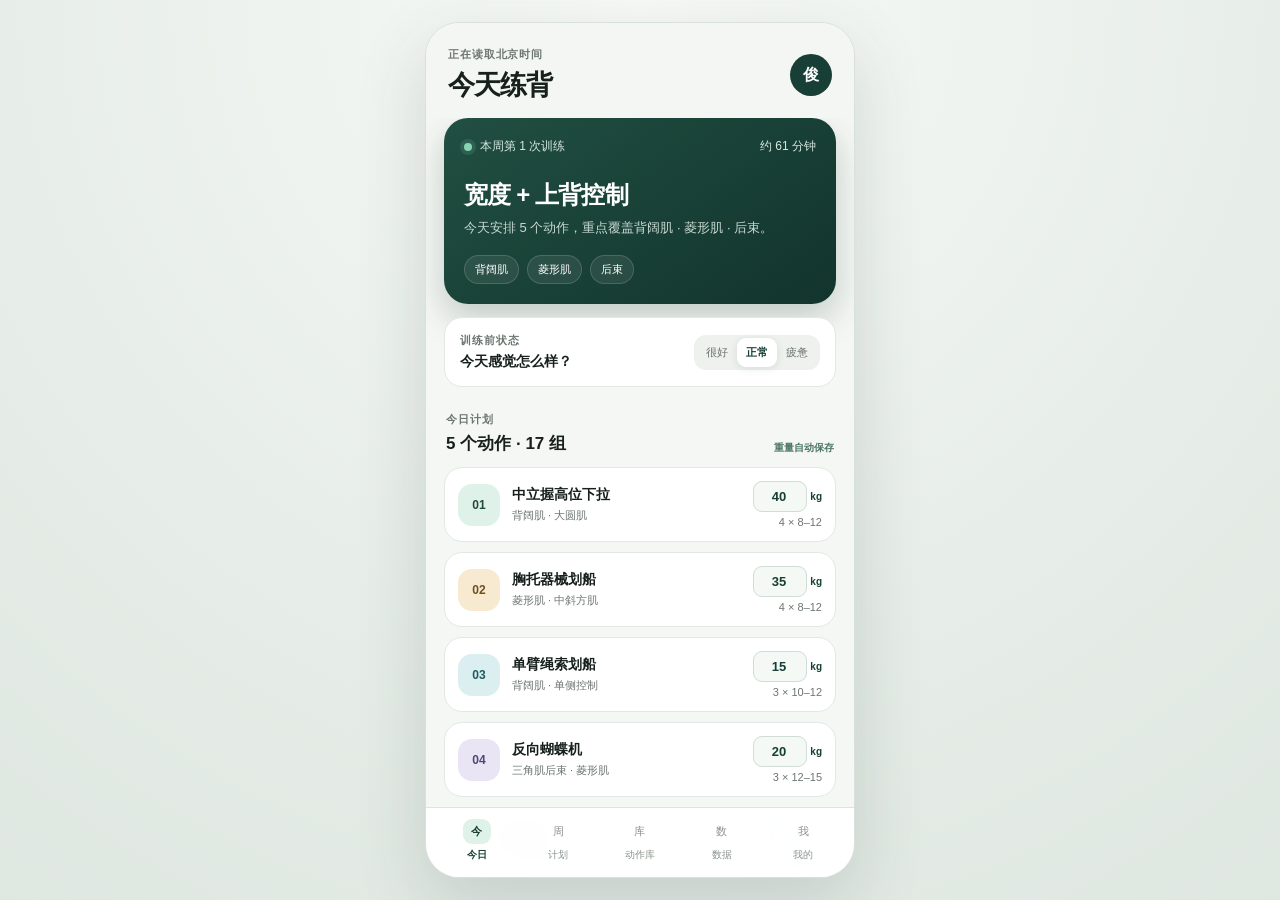
==== commit 45bfd175: "Keep daily sets and reps in sync" ====
--- a/index.html
+++ b/index.html
@@ -1 +1 @@
-<!DOCTYPE html><html lang="zh-CN"><head><meta charSet="utf-8"/><meta name="viewport" content="width=device-width, initial-scale=1"/><link rel="stylesheet" href="/_next/static/chunks/0sg9mxvmz3njc.css" data-precedence="next"/><link rel="preload" as="script" fetchPriority="low" href="/_next/static/chunks/17j.-vgt1s4k~.js"/><script src="/_next/static/chunks/12zh6p.crtg10.js" async=""></script><script src="/_next/static/chunks/0lmq5h3l.1c9l.js" async=""></script><script src="/_next/static/chunks/turbopack-13dyub5~cyhcn.js" async=""></script><script src="/_next/static/chunks/0eog50~01kpo8.js" async=""></script><script src="/_next/static/chunks/17f2ht9wo-phb.js" async=""></script><script src="/_next/static/chunks/084~rh-50id_6.js" async=""></script><title>循练 · 你的训练教练</title><meta name="description" content="根据个人动作库、训练记录和肌群覆盖，安排每周训练计划。"/><script src="/_next/static/chunks/03~yq9q893hmn.js" noModule=""></script></head><body><div hidden=""><!--$--><!--/$--></div><main class="app-shell"><section class="phone-frame"><header class="topbar"><div><p class="eyebrow">正在读取北京时间</p><h1>今天练背</h1></div><button class="avatar" aria-label="个人头像">俊</button></header><div class="content"><section class="hero-card"><div class="hero-topline"><span class="status-dot"></span><span>本周第 1 次训练</span><span class="duration">约 61 分钟</span></div><h2>宽度 + 上背控制</h2><p>今天安排 5 个动作，重点覆盖背阔肌 · 菱形肌 · 后束。</p><div class="muscle-chips"><span>背阔肌</span><span>菱形肌</span><span>后束</span></div></section><section class="checkin-card"><div><p class="eyebrow">训练前状态</p><h3>今天感觉怎么样？</h3></div><div class="segmented"><button class="">很好</button><button class="selected">正常</button><button class="">疲惫</button></div></section><div class="section-row"><div><p class="eyebrow">今日计划</p><h2>5<!-- --> 个动作 · <!-- -->17<!-- --> 组</h2></div><span class="autosave-note">重量自动保存</span></div><div class="exercise-list"><article class="exercise-card"><div class="order-badge blue">01</div><div class="exercise-copy"><h3>中立握高位下拉</h3><p>背阔肌 · 大圆肌</p></div><div class="exercise-dose"><label class="load-editor"><input aria-label="中立握高位下拉计划重量" inputMode="decimal" min="0" step="0.5" type="number" value="40"/><b>kg</b></label><span>4 × 8–12</span></div></article><article class="exercise-card"><div class="order-badge orange">02</div><div class="exercise-copy"><h3>胸托器械划船</h3><p>菱形肌 · 中斜方肌</p></div><div class="exercise-dose"><label class="load-editor"><input aria-label="胸托器械划船计划重量" inputMode="decimal" min="0" step="0.5" type="number" value="35"/><b>kg</b></label><span>4 × 8–12</span></div></article><article class="exercise-card"><div class="order-badge teal">03</div><div class="exercise-copy"><h3>单臂绳索划船</h3><p>背阔肌 · 单侧控制</p></div><div class="exercise-dose"><label class="load-editor"><input aria-label="单臂绳索划船计划重量" inputMode="decimal" min="0" step="0.5" type="number" value="15"/><b>kg</b></label><span>3 × 10–12</span></div></article><article class="exercise-card"><div class="order-badge violet">04</div><div class="exercise-copy"><h3>反向蝴蝶机</h3><p>三角肌后束 · 菱形肌</p></div><div class="exercise-dose"><label class="load-editor"><input aria-label="反向蝴蝶机计划重量" inputMode="decimal" min="0" step="0.5" type="number" value="20"/><b>kg</b></label><span>3 × 12–15</span></div></article><article class="exercise-card"><div class="order-badge blue">05</div><div class="exercise-copy"><h3>面拉</h3><p>三角肌后束 · 肩袖</p></div><div class="exercise-dose"><label class="load-editor"><input aria-label="面拉计划重量" inputMode="decimal" min="0" step="0.5" type="number" value="17.5"/><b>kg</b></label><span>3 × 12–15</span></div></article></div><button class="primary-button"><span>开始今天的训练</span><span aria-hidden="true">→</span></button><p class="helper-text">当前为体验数据。录入你的真实动作和重量后，计划会按你的记录更新。</p></div><nav class="bottom-nav" aria-label="主导航"><button class="active"><span class="nav-icon">今</span><span>今日</span></button><button class=""><span class="nav-icon">周</span><span>计划</span></button><button class=""><span class="nav-icon">库</span><span>动作库</span></button><button class=""><span class="nav-icon">数</span><span>数据</span></button><button class=""><span class="nav-icon">我</span><span>我的</span></button></nav></section></main><!--$--><!--/$--><script src="/_next/static/chunks/17j.-vgt1s4k~.js" id="_R_" async=""></script><script>(self.__next_f=self.__next_f||[]).push([0])</script><script>self.__next_f.push([1,"1:\"$Sreact.fragment\"\n2:I[39011,[\"/_next/static/chunks/0eog50~01kpo8.js\",\"/_next/static/chunks/17f2ht9wo-phb.js\"],\"default\"]\n3:I[37771,[\"/_next/static/chunks/0eog50~01kpo8.js\",\"/_next/static/chunks/17f2ht9wo-phb.js\"],\"default\"]\n4:I[10227,[\"/_next/static/chunks/0eog50~01kpo8.js\",\"/_next/static/chunks/17f2ht9wo-phb.js\"],\"ClientPageRoot\"]\n5:I[31713,[\"/_next/static/chunks/0eog50~01kpo8.js\",\"/_next/static/chunks/17f2ht9wo-phb.js\",\"/_next/static/chunks/084~rh-50id_6.js\"],\"default\"]\n8:I[6391,[\"/_next/static/chunks/0eog50~01kpo8.js\",\"/_next/static/chunks/17f2ht9wo-phb.js\"],\"OutletBoundary\"]\n9:\"$Sreact.suspense\"\nb:I[6391,[\"/_next/static/chunks/0eog50~01kpo8.js\",\"/_next/static/chunks/17f2ht9wo-phb.js\"],\"ViewportBoundary\"]\nd:I[6391,[\"/_next/static/chunks/0eog50~01kpo8.js\",\"/_next/static/chunks/17f2ht9wo-phb.js\"],\"MetadataBoundary\"]\nf:I[65857,[\"/_next/static/chunks/0eog50~01kpo8.js\",\"/_next/static/chunks/17f2ht9wo-phb.js\"],\"default\",1]\n:HL[\"/_next/static/chunks/0sg9mxvmz3njc.css\",\"style\"]\n"])</script><script>self.__next_f.push([1,"0:{\"P\":null,\"c\":[\"\",\"\"],\"q\":\"\",\"i\":false,\"f\":[[[\"\",{\"children\":[\"__PAGE__\",{}]},\"$undefined\",\"$undefined\",16],[[\"$\",\"$1\",\"c\",{\"children\":[[[\"$\",\"link\",\"0\",{\"rel\":\"stylesheet\",\"href\":\"/_next/static/chunks/0sg9mxvmz3njc.css\",\"precedence\":\"next\",\"crossOrigin\":\"$undefined\",\"nonce\":\"$undefined\"}],[\"$\",\"script\",\"script-0\",{\"src\":\"/_next/static/chunks/0eog50~01kpo8.js\",\"async\":true,\"nonce\":\"$undefined\"}],[\"$\",\"script\",\"script-1\",{\"src\":\"/_next/static/chunks/17f2ht9wo-phb.js\",\"async\":true,\"nonce\":\"$undefined\"}]],[\"$\",\"html\",null,{\"lang\":\"zh-CN\",\"children\":[\"$\",\"body\",null,{\"children\":[\"$\",\"$L2\",null,{\"parallelRouterKey\":\"children\",\"error\":\"$undefined\",\"errorStyles\":\"$undefined\",\"errorScripts\":\"$undefined\",\"template\":[\"$\",\"$L3\",null,{}],\"templateStyles\":\"$undefined\",\"templateScripts\":\"$undefined\",\"notFound\":[[[\"$\",\"title\",null,{\"children\":\"404: This page could not be found.\"}],[\"$\",\"div\",null,{\"style\":{\"fontFamily\":\"system-ui,\\\"Segoe UI\\\",Roboto,Helvetica,Arial,sans-serif,\\\"Apple Color Emoji\\\",\\\"Segoe UI Emoji\\\"\",\"height\":\"100vh\",\"textAlign\":\"center\",\"display\":\"flex\",\"flexDirection\":\"column\",\"alignItems\":\"center\",\"justifyContent\":\"center\"},\"children\":[\"$\",\"div\",null,{\"children\":[[\"$\",\"style\",null,{\"dangerouslySetInnerHTML\":{\"__html\":\"body{color:#000;background:#fff;margin:0}.next-error-h1{border-right:1px solid rgba(0,0,0,.3)}@media (prefers-color-scheme:dark){body{color:#fff;background:#000}.next-error-h1{border-right:1px solid rgba(255,255,255,.3)}}\"}}],[\"$\",\"h1\",null,{\"className\":\"next-error-h1\",\"style\":{\"display\":\"inline-block\",\"margin\":\"0 20px 0 0\",\"padding\":\"0 23px 0 0\",\"fontSize\":24,\"fontWeight\":500,\"verticalAlign\":\"top\",\"lineHeight\":\"49px\"},\"children\":404}],[\"$\",\"div\",null,{\"style\":{\"display\":\"inline-block\"},\"children\":[\"$\",\"h2\",null,{\"style\":{\"fontSize\":14,\"fontWeight\":400,\"lineHeight\":\"49px\",\"margin\":0},\"children\":\"This page could not be found.\"}]}]]}]}]],[]],\"forbidden\":\"$undefined\",\"unauthorized\":\"$undefined\"}]}]}]]}],{\"children\":[[\"$\",\"$1\",\"c\",{\"children\":[[\"$\",\"$L4\",null,{\"Component\":\"$5\",\"serverProvidedParams\":{\"searchParams\":{},\"params\":{},\"promises\":[\"$@6\",\"$@7\"]}}],[[\"$\",\"script\",\"script-0\",{\"src\":\"/_next/static/chunks/084~rh-50id_6.js\",\"async\":true,\"nonce\":\"$undefined\"}]],[\"$\",\"$L8\",null,{\"children\":[\"$\",\"$9\",null,{\"name\":\"Next.MetadataOutlet\",\"children\":\"$@a\"}]}]]}],{},null,false,null]},null,false,null],[\"$\",\"$1\",\"h\",{\"children\":[null,[\"$\",\"$Lb\",null,{\"children\":\"$Lc\"}],[\"$\",\"div\",null,{\"hidden\":true,\"children\":[\"$\",\"$Ld\",null,{\"children\":[\"$\",\"$9\",null,{\"name\":\"Next.Metadata\",\"children\":\"$Le\"}]}]}],null]}],false]],\"m\":\"$undefined\",\"G\":[\"$f\",[[\"$\",\"link\",\"0\",{\"rel\":\"stylesheet\",\"href\":\"/_next/static/chunks/0sg9mxvmz3njc.css\",\"precedence\":\"next\",\"crossOrigin\":\"$undefined\",\"nonce\":\"$undefined\"}]]],\"S\":true,\"h\":null,\"s\":\"$undefined\",\"l\":\"$undefined\",\"p\":\"$undefined\",\"d\":\"$undefined\",\"b\":\"zMwVmjoXmYnJZL2dhn3o1\"}\n"])</script><script>self.__next_f.push([1,"6:{}\n7:\"$0:f:0:1:1:children:0:props:children:0:props:serverProvidedParams:params\"\n"])</script><script>self.__next_f.push([1,"c:[[\"$\",\"meta\",\"0\",{\"charSet\":\"utf-8\"}],[\"$\",\"meta\",\"1\",{\"name\":\"viewport\",\"content\":\"width=device-width, initial-scale=1\"}]]\n"])</script><script>self.__next_f.push([1,"a:null\ne:[[\"$\",\"title\",\"0\",{\"children\":\"循练 · 你的训练教练\"}],[\"$\",\"meta\",\"1\",{\"name\":\"description\",\"content\":\"根据个人动作库、训练记录和肌群覆盖，安排每周训练计划。\"}]]\n"])</script></body></html>+<!DOCTYPE html><html lang="zh-CN"><head><meta charSet="utf-8"/><meta name="viewport" content="width=device-width, initial-scale=1"/><link rel="stylesheet" href="/_next/static/chunks/0sg9mxvmz3njc.css" data-precedence="next"/><link rel="preload" as="script" fetchPriority="low" href="/_next/static/chunks/17j.-vgt1s4k~.js"/><script src="/_next/static/chunks/12zh6p.crtg10.js" async=""></script><script src="/_next/static/chunks/0lmq5h3l.1c9l.js" async=""></script><script src="/_next/static/chunks/turbopack-13dyub5~cyhcn.js" async=""></script><script src="/_next/static/chunks/0eog50~01kpo8.js" async=""></script><script src="/_next/static/chunks/17f2ht9wo-phb.js" async=""></script><script src="/_next/static/chunks/0smc.yo_nsdym.js" async=""></script><title>循练 · 你的训练教练</title><meta name="description" content="根据个人动作库、训练记录和肌群覆盖，安排每周训练计划。"/><script src="/_next/static/chunks/03~yq9q893hmn.js" noModule=""></script></head><body><div hidden=""><!--$--><!--/$--></div><main class="app-shell"><section class="phone-frame"><header class="topbar"><div><p class="eyebrow">正在读取北京时间</p><h1>今天练背</h1></div><button class="avatar" aria-label="个人头像">俊</button></header><div class="content"><section class="hero-card"><div class="hero-topline"><span class="status-dot"></span><span>本周第 1 次训练</span><span class="duration">约 61 分钟</span></div><h2>宽度 + 上背控制</h2><p>今天安排 5 个动作，重点覆盖背阔肌 · 菱形肌 · 后束。</p><div class="muscle-chips"><span>背阔肌</span><span>菱形肌</span><span>后束</span></div></section><section class="checkin-card"><div><p class="eyebrow">训练前状态</p><h3>今天感觉怎么样？</h3></div><div class="segmented"><button class="">很好</button><button class="selected">正常</button><button class="">疲惫</button></div></section><div class="section-row"><div><p class="eyebrow">今日计划</p><h2>5<!-- --> 个动作 · <!-- -->17<!-- --> 组</h2></div><span class="autosave-note">重量自动保存</span></div><div class="exercise-list"><article class="exercise-card"><div class="order-badge blue">01</div><div class="exercise-copy"><h3>中立握高位下拉</h3><p>背阔肌 · 大圆肌</p></div><div class="exercise-dose"><label class="load-editor"><input aria-label="中立握高位下拉计划重量" inputMode="decimal" min="0" step="0.5" type="number" value="40"/><b>kg</b></label><span>4<!-- --> × <!-- -->8–12</span></div></article><article class="exercise-card"><div class="order-badge orange">02</div><div class="exercise-copy"><h3>胸托器械划船</h3><p>菱形肌 · 中斜方肌</p></div><div class="exercise-dose"><label class="load-editor"><input aria-label="胸托器械划船计划重量" inputMode="decimal" min="0" step="0.5" type="number" value="35"/><b>kg</b></label><span>4<!-- --> × <!-- -->8–12</span></div></article><article class="exercise-card"><div class="order-badge teal">03</div><div class="exercise-copy"><h3>单臂绳索划船</h3><p>背阔肌 · 单侧控制</p></div><div class="exercise-dose"><label class="load-editor"><input aria-label="单臂绳索划船计划重量" inputMode="decimal" min="0" step="0.5" type="number" value="15"/><b>kg</b></label><span>3<!-- --> × <!-- -->10–12</span></div></article><article class="exercise-card"><div class="order-badge violet">04</div><div class="exercise-copy"><h3>反向蝴蝶机</h3><p>三角肌后束 · 菱形肌</p></div><div class="exercise-dose"><label class="load-editor"><input aria-label="反向蝴蝶机计划重量" inputMode="decimal" min="0" step="0.5" type="number" value="20"/><b>kg</b></label><span>3<!-- --> × <!-- -->12–15</span></div></article><article class="exercise-card"><div class="order-badge blue">05</div><div class="exercise-copy"><h3>面拉</h3><p>三角肌后束 · 肩袖</p></div><div class="exercise-dose"><label class="load-editor"><input aria-label="面拉计划重量" inputMode="decimal" min="0" step="0.5" type="number" value="17.5"/><b>kg</b></label><span>3<!-- --> × <!-- -->12–15</span></div></article></div><button class="primary-button"><span>开始今天的训练</span><span aria-hidden="true">→</span></button><p class="helper-text">当前为体验数据。录入你的真实动作和重量后，计划会按你的记录更新。</p></div><nav class="bottom-nav" aria-label="主导航"><button class="active"><span class="nav-icon">今</span><span>今日</span></button><button class=""><span class="nav-icon">周</span><span>计划</span></button><button class=""><span class="nav-icon">库</span><span>动作库</span></button><button class=""><span class="nav-icon">数</span><span>数据</span></button><button class=""><span class="nav-icon">我</span><span>我的</span></button></nav></section></main><!--$--><!--/$--><script src="/_next/static/chunks/17j.-vgt1s4k~.js" id="_R_" async=""></script><script>(self.__next_f=self.__next_f||[]).push([0])</script><script>self.__next_f.push([1,"1:\"$Sreact.fragment\"\n2:I[39011,[\"/_next/static/chunks/0eog50~01kpo8.js\",\"/_next/static/chunks/17f2ht9wo-phb.js\"],\"default\"]\n3:I[37771,[\"/_next/static/chunks/0eog50~01kpo8.js\",\"/_next/static/chunks/17f2ht9wo-phb.js\"],\"default\"]\n4:I[10227,[\"/_next/static/chunks/0eog50~01kpo8.js\",\"/_next/static/chunks/17f2ht9wo-phb.js\"],\"ClientPageRoot\"]\n5:I[31713,[\"/_next/static/chunks/0eog50~01kpo8.js\",\"/_next/static/chunks/17f2ht9wo-phb.js\",\"/_next/static/chunks/0smc.yo_nsdym.js\"],\"default\"]\n8:I[6391,[\"/_next/static/chunks/0eog50~01kpo8.js\",\"/_next/static/chunks/17f2ht9wo-phb.js\"],\"OutletBoundary\"]\n9:\"$Sreact.suspense\"\nb:I[6391,[\"/_next/static/chunks/0eog50~01kpo8.js\",\"/_next/static/chunks/17f2ht9wo-phb.js\"],\"ViewportBoundary\"]\nd:I[6391,[\"/_next/static/chunks/0eog50~01kpo8.js\",\"/_next/static/chunks/17f2ht9wo-phb.js\"],\"MetadataBoundary\"]\nf:I[65857,[\"/_next/static/chunks/0eog50~01kpo8.js\",\"/_next/static/chunks/17f2ht9wo-phb.js\"],\"default\",1]\n:HL[\"/_next/static/chunks/0sg9mxvmz3njc.css\",\"style\"]\n"])</script><script>self.__next_f.push([1,"0:{\"P\":null,\"c\":[\"\",\"\"],\"q\":\"\",\"i\":false,\"f\":[[[\"\",{\"children\":[\"__PAGE__\",{}]},\"$undefined\",\"$undefined\",16],[[\"$\",\"$1\",\"c\",{\"children\":[[[\"$\",\"link\",\"0\",{\"rel\":\"stylesheet\",\"href\":\"/_next/static/chunks/0sg9mxvmz3njc.css\",\"precedence\":\"next\",\"crossOrigin\":\"$undefined\",\"nonce\":\"$undefined\"}],[\"$\",\"script\",\"script-0\",{\"src\":\"/_next/static/chunks/0eog50~01kpo8.js\",\"async\":true,\"nonce\":\"$undefined\"}],[\"$\",\"script\",\"script-1\",{\"src\":\"/_next/static/chunks/17f2ht9wo-phb.js\",\"async\":true,\"nonce\":\"$undefined\"}]],[\"$\",\"html\",null,{\"lang\":\"zh-CN\",\"children\":[\"$\",\"body\",null,{\"children\":[\"$\",\"$L2\",null,{\"parallelRouterKey\":\"children\",\"error\":\"$undefined\",\"errorStyles\":\"$undefined\",\"errorScripts\":\"$undefined\",\"template\":[\"$\",\"$L3\",null,{}],\"templateStyles\":\"$undefined\",\"templateScripts\":\"$undefined\",\"notFound\":[[[\"$\",\"title\",null,{\"children\":\"404: This page could not be found.\"}],[\"$\",\"div\",null,{\"style\":{\"fontFamily\":\"system-ui,\\\"Segoe UI\\\",Roboto,Helvetica,Arial,sans-serif,\\\"Apple Color Emoji\\\",\\\"Segoe UI Emoji\\\"\",\"height\":\"100vh\",\"textAlign\":\"center\",\"display\":\"flex\",\"flexDirection\":\"column\",\"alignItems\":\"center\",\"justifyContent\":\"center\"},\"children\":[\"$\",\"div\",null,{\"children\":[[\"$\",\"style\",null,{\"dangerouslySetInnerHTML\":{\"__html\":\"body{color:#000;background:#fff;margin:0}.next-error-h1{border-right:1px solid rgba(0,0,0,.3)}@media (prefers-color-scheme:dark){body{color:#fff;background:#000}.next-error-h1{border-right:1px solid rgba(255,255,255,.3)}}\"}}],[\"$\",\"h1\",null,{\"className\":\"next-error-h1\",\"style\":{\"display\":\"inline-block\",\"margin\":\"0 20px 0 0\",\"padding\":\"0 23px 0 0\",\"fontSize\":24,\"fontWeight\":500,\"verticalAlign\":\"top\",\"lineHeight\":\"49px\"},\"children\":404}],[\"$\",\"div\",null,{\"style\":{\"display\":\"inline-block\"},\"children\":[\"$\",\"h2\",null,{\"style\":{\"fontSize\":14,\"fontWeight\":400,\"lineHeight\":\"49px\",\"margin\":0},\"children\":\"This page could not be found.\"}]}]]}]}]],[]],\"forbidden\":\"$undefined\",\"unauthorized\":\"$undefined\"}]}]}]]}],{\"children\":[[\"$\",\"$1\",\"c\",{\"children\":[[\"$\",\"$L4\",null,{\"Component\":\"$5\",\"serverProvidedParams\":{\"searchParams\":{},\"params\":{},\"promises\":[\"$@6\",\"$@7\"]}}],[[\"$\",\"script\",\"script-0\",{\"src\":\"/_next/static/chunks/0smc.yo_nsdym.js\",\"async\":true,\"nonce\":\"$undefined\"}]],[\"$\",\"$L8\",null,{\"children\":[\"$\",\"$9\",null,{\"name\":\"Next.MetadataOutlet\",\"children\":\"$@a\"}]}]]}],{},null,false,null]},null,false,null],[\"$\",\"$1\",\"h\",{\"children\":[null,[\"$\",\"$Lb\",null,{\"children\":\"$Lc\"}],[\"$\",\"div\",null,{\"hidden\":true,\"children\":[\"$\",\"$Ld\",null,{\"children\":[\"$\",\"$9\",null,{\"name\":\"Next.Metadata\",\"children\":\"$Le\"}]}]}],null]}],false]],\"m\":\"$undefined\",\"G\":[\"$f\",[[\"$\",\"link\",\"0\",{\"rel\":\"stylesheet\",\"href\":\"/_next/static/chunks/0sg9mxvmz3njc.css\",\"precedence\":\"next\",\"crossOrigin\":\"$undefined\",\"nonce\":\"$undefined\"}]]],\"S\":true,\"h\":null,\"s\":\"$undefined\",\"l\":\"$undefined\",\"p\":\"$undefined\",\"d\":\"$undefined\",\"b\":\"i_1_Xfcb6ax1h9AS1HX5Y\"}\n"])</script><script>self.__next_f.push([1,"6:{}\n7:\"$0:f:0:1:1:children:0:props:children:0:props:serverProvidedParams:params\"\n"])</script><script>self.__next_f.push([1,"c:[[\"$\",\"meta\",\"0\",{\"charSet\":\"utf-8\"}],[\"$\",\"meta\",\"1\",{\"name\":\"viewport\",\"content\":\"width=device-width, initial-scale=1\"}]]\n"])</script><script>self.__next_f.push([1,"a:null\ne:[[\"$\",\"title\",\"0\",{\"children\":\"循练 · 你的训练教练\"}],[\"$\",\"meta\",\"1\",{\"name\":\"description\",\"content\":\"根据个人动作库、训练记录和肌群覆盖，安排每周训练计划。\"}]]\n"])</script></body></html>
